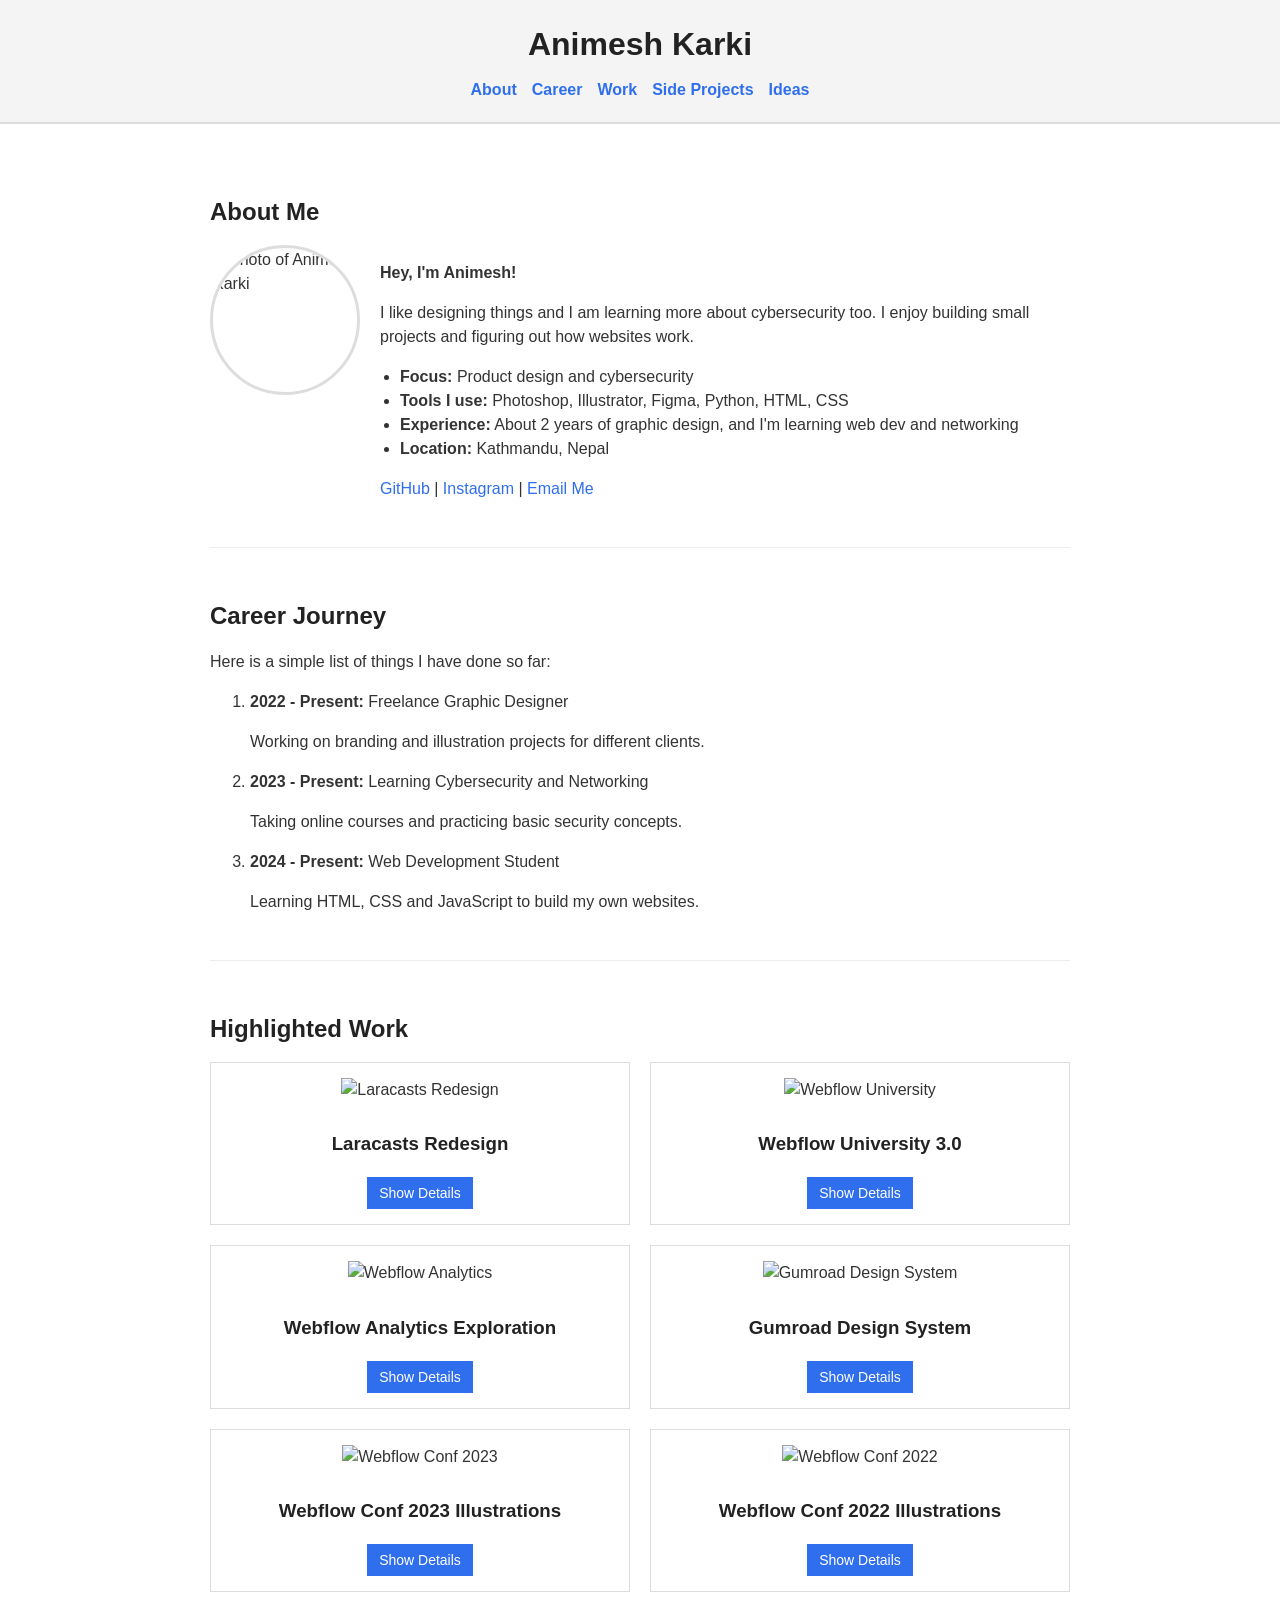
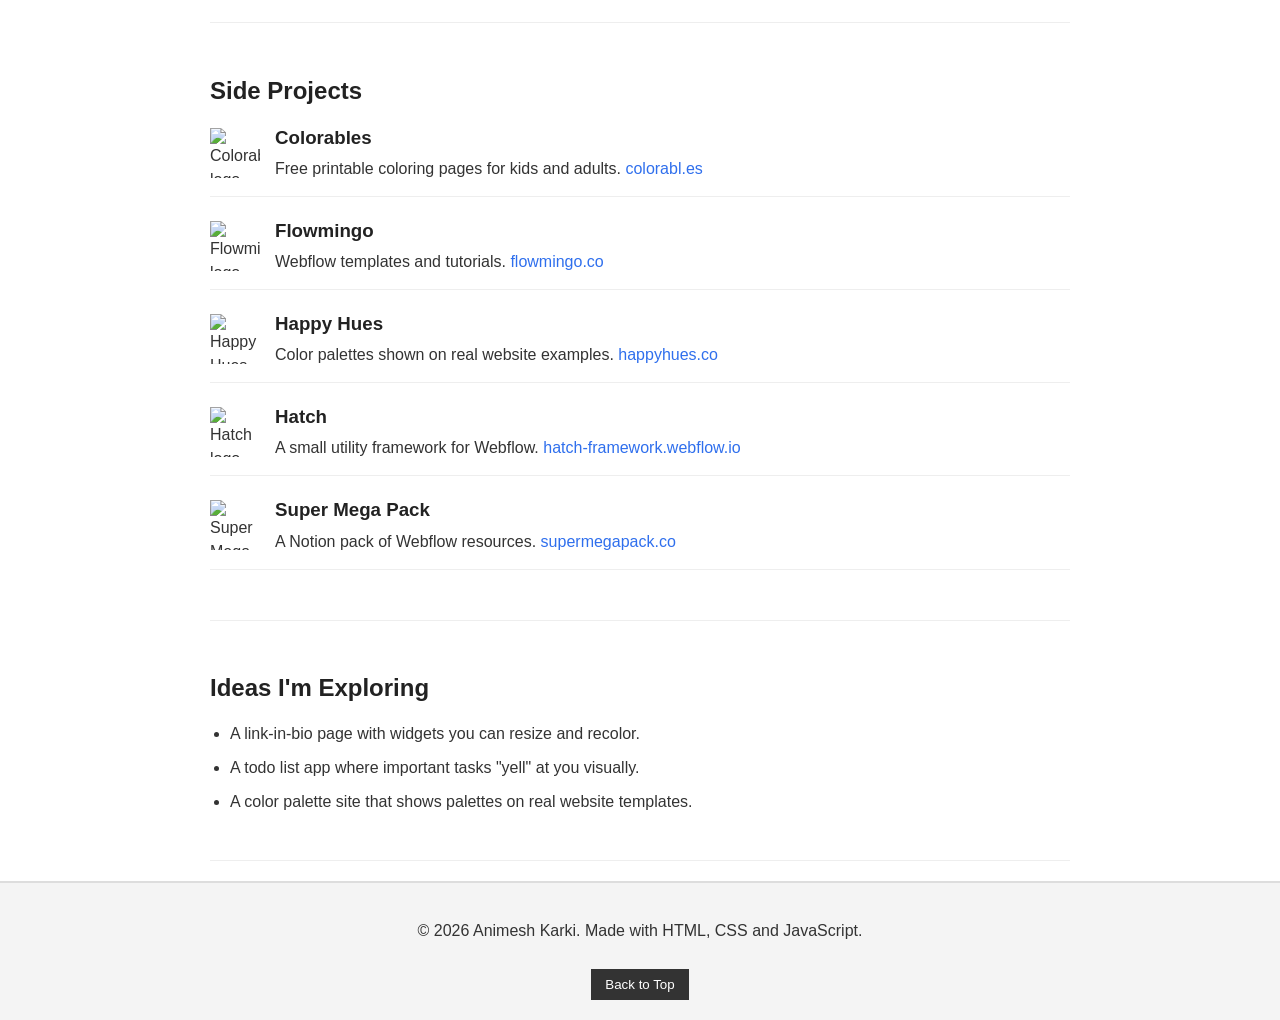
==== index.html @ 5daca7ce "Add files via upload" ====
<!DOCTYPE html>
<html lang="en">
<head>
  <meta charset="UTF-8">
  <meta name="viewport" content="width=device-width, initial-scale=1.0">
  <title>Animesh Karki - My Portfolio</title>
  <meta name="description" content="Portfolio website of Animesh Karki">
  <link rel="stylesheet" href="styles.css">
</head>
<body>

  <header>
    <h1>Animesh Karki</h1>
    <nav>
      <ul class="nav-list">
        <li><a href="#about">About</a></li>
        <li><a href="#career">Career</a></li>
        <li><a href="#work">Work</a></li>
        <li><a href="#projects">Side Projects</a></li>
        <li><a href="#ideas">Ideas</a></li>
      </ul>
    </nav>
  </header>

  <main>

    <!-- About Me Section -->
    <section id="about">
      <h2>About Me</h2>
      <div class="about-flex">
        <img src="assets/images/portrait.webp" alt="Photo of Animesh Karki" class="portrait">
        <div class="about-text">
          <p><strong>Hey, I'm Animesh!</strong></p>
          <p>I like designing things and I am learning more about cybersecurity too. I enjoy building small projects and figuring out how websites work.</p>
          <ul>
            <li><strong>Focus:</strong> Product design and cybersecurity</li>
            <li><strong>Tools I use:</strong> Photoshop, Illustrator, Figma, Python, HTML, CSS</li>
            <li><strong>Experience:</strong> About 2 years of graphic design, and I'm learning web dev and networking</li>
            <li><strong>Location:</strong> Kathmandu, Nepal</li>
          </ul>
          <p>
            <a href="https://github.com/ekka-np" target="_blank">GitHub</a> |
            <a href="https://www.instagram.com/animeshkarki_" target="_blank">Instagram</a> |
            <a href="mailto:animeshbabukarki@gmail.com">Email Me</a>
          </p>
        </div>
      </div>
    </section>

    <!-- Career Journey Section -->
    <section id="career">
      <h2>Career Journey</h2>
      <p>Here is a simple list of things I have done so far:</p>
      <ol class="career-list">
        <li>
          <strong>2022 - Present:</strong> Freelance Graphic Designer
          <p>Working on branding and illustration projects for different clients.</p>
        </li>
        <li>
          <strong>2023 - Present:</strong> Learning Cybersecurity and Networking
          <p>Taking online courses and practicing basic security concepts.</p>
        </li>
        <li>
          <strong>2024 - Present:</strong> Web Development Student
          <p>Learning HTML, CSS and JavaScript to build my own websites.</p>
        </li>
      </ol>
    </section>

    <!-- Highlighted Work Section -->
    <section id="work">
      <h2>Highlighted Work</h2>
      <div class="project-grid">

        <div class="project-card">
          <img src="assets/images/laracasts_01.jpg" alt="Laracasts Redesign" loading="lazy">
          <h3>Laracasts Redesign</h3>
          <button class="details-btn">Show Details</button>
          <p class="details-text hidden">A redesign concept for the Laracasts website layout and colors.</p>
        </div>

        <div class="project-card">
          <img src="assets/images/wfu_01.jpg" alt="Webflow University" loading="lazy">
          <h3>Webflow University 3.0</h3>
          <button class="details-btn">Show Details</button>
          <p class="details-text hidden">Design work for the Webflow University learning platform.</p>
        </div>

        <div class="project-card">
          <img src="assets/images/wf_analyze_hackathon_01.jpg" alt="Webflow Analytics" loading="lazy">
          <h3>Webflow Analytics Exploration</h3>
          <button class="details-btn">Show Details</button>
          <p class="details-text hidden">A hackathon project exploring analytics dashboards for Webflow.</p>
        </div>

        <div class="project-card">
          <img src="assets/images/gumroad_01.webp" alt="Gumroad Design System" loading="lazy">
          <h3>Gumroad Design System</h3>
          <button class="details-btn">Show Details</button>
          <p class="details-text hidden">Helped design a system and marketing site for Gumroad.</p>
        </div>

        <div class="project-card">
          <img src="assets/images/conf_23_illustration_01.jpg" alt="Webflow Conf 2023" loading="lazy">
          <h3>Webflow Conf 2023 Illustrations</h3>
          <button class="details-btn">Show Details</button>
          <p class="details-text hidden">Keynote illustrations made for the Webflow Conf 2023 event.</p>
        </div>

        <div class="project-card">
          <img src="assets/images/conf_22_illustration_01.jpg" alt="Webflow Conf 2022" loading="lazy">
          <h3>Webflow Conf 2022 Illustrations</h3>
          <button class="details-btn">Show Details</button>
          <p class="details-text hidden">Keynote illustrations made for the Webflow Conf 2022 event.</p>
        </div>

      </div>
    </section>

    <!-- Side Projects Section -->
    <section id="projects">
      <h2>Side Projects</h2>
      <ul class="side-project-list">
        <li>
          <img src="assets/images/colorables.svg" alt="Colorables logo">
          <div>
            <h3>Colorables</h3>
            <p>Free printable coloring pages for kids and adults. <a href="#">colorabl.es</a></p>
          </div>
        </li>
        <li>
          <img src="assets/images/flowmingo.svg" alt="Flowmingo logo">
          <div>
            <h3>Flowmingo</h3>
            <p>Webflow templates and tutorials. <a href="#">flowmingo.co</a></p>
          </div>
        </li>
        <li>
          <img src="assets/images/happy_hues.svg" alt="Happy Hues logo">
          <div>
            <h3>Happy Hues</h3>
            <p>Color palettes shown on real website examples. <a href="#">happyhues.co</a></p>
          </div>
        </li>
        <li>
          <img src="assets/images/hatch.svg" alt="Hatch logo">
          <div>
            <h3>Hatch</h3>
            <p>A small utility framework for Webflow. <a href="#">hatch-framework.webflow.io</a></p>
          </div>
        </li>
        <li>
          <img src="assets/images/super_mega_pack.svg" alt="Super Mega Pack logo">
          <div>
            <h3>Super Mega Pack</h3>
            <p>A Notion pack of Webflow resources. <a href="#">supermegapack.co</a></p>
          </div>
        </li>
      </ul>
    </section>

    <!-- Ideas Section -->
    <section id="ideas">
      <h2>Ideas I'm Exploring</h2>
      <ul class="ideas-list">
        <li>A link-in-bio page with widgets you can resize and recolor.</li>
        <li>A todo list app where important tasks "yell" at you visually.</li>
        <li>A color palette site that shows palettes on real website templates.</li>
      </ul>
    </section>

  </main>

  <footer>
    <p>&copy; <span id="current-year"></span> Animesh Karki. Made with HTML, CSS and JavaScript.</p>
    <button id="back-to-top-btn">Back to Top</button>
  </footer>

  <script src="script.js"></script>
</body>
</html>
---- styles.css ----
/* Basic reset */
* {
  box-sizing: border-box;
}

body {
  margin: 0;
  font-family: Arial, Helvetica, sans-serif;
  color: #333333;
  background-color: #ffffff;
  line-height: 1.5;
}

h1, h2, h3 {
  color: #222222;
}

a {
  color: #2f6fed;
  text-decoration: none;
}

a:hover {
  text-decoration: underline;
}

/* Header */
header {
  background-color: #f4f4f4;
  padding: 20px;
  border-bottom: 2px solid #dddddd;
  text-align: center;
}

header h1 {
  margin: 0 0 10px 0;
}

.nav-list {
  list-style: none;
  display: flex;
  justify-content: center;
  flex-wrap: wrap;
  gap: 15px;
  padding: 0;
  margin: 0;
}

.nav-list a {
  font-weight: bold;
}

/* Main content spacing */
main {
  max-width: 900px;
  margin: 0 auto;
  padding: 20px;
}

section {
  padding: 30px 0;
  border-bottom: 1px solid #eeeeee;
}

section h2 {
  margin-bottom: 15px;
}

/* About section */
.about-flex {
  display: flex;
  flex-wrap: wrap;
  gap: 20px;
  align-items: flex-start;
}

.portrait {
  width: 150px;
  height: 150px;
  object-fit: cover;
  border-radius: 50%;
  border: 3px solid #dddddd;
}

.about-text {
  flex: 1;
  min-width: 250px;
}

.about-text ul {
  padding-left: 20px;
}

/* Career section */
.career-list li {
  margin-bottom: 15px;
}

/* Highlighted work section */
.project-grid {
  display: grid;
  grid-template-columns: repeat(2, 1fr);
  gap: 20px;
}

.project-card {
  border: 1px solid #dddddd;
  padding: 15px;
  text-align: center;
}

.project-card img {
  width: 100%;
  height: 150px;
  object-fit: cover;
  margin-bottom: 10px;
}

.details-btn {
  background-color: #2f6fed;
  color: #ffffff;
  border: none;
  padding: 8px 12px;
  cursor: pointer;
  font-size: 14px;
}

.details-btn:hover {
  background-color: #1e56c9;
}

.details-text {
  margin-top: 10px;
  font-size: 14px;
}

.hidden {
  display: none;
}

/* Side projects section */
.side-project-list {
  list-style: none;
  padding: 0;
  margin: 0;
}

.side-project-list li {
  display: flex;
  align-items: center;
  gap: 15px;
  margin-bottom: 20px;
  padding-bottom: 15px;
  border-bottom: 1px solid #eeeeee;
}

.side-project-list img {
  width: 50px;
  height: 50px;
}

.side-project-list h3 {
  margin: 0 0 5px 0;
}

.side-project-list p {
  margin: 0;
}

/* Ideas section */
.ideas-list {
  padding-left: 20px;
}

.ideas-list li {
  margin-bottom: 10px;
}

/* Footer */
footer {
  text-align: center;
  padding: 20px;
  background-color: #f4f4f4;
  border-top: 2px solid #dddddd;
}

#back-to-top-btn {
  margin-top: 10px;
  padding: 8px 14px;
  background-color: #333333;
  color: #ffffff;
  border: none;
  cursor: pointer;
}

#back-to-top-btn:hover {
  background-color: #555555;
}

/* Simple media query for smaller screens */
@media (max-width: 600px) {
  .project-grid {
    grid-template-columns: 1fr;
  }

  .about-flex {
    flex-direction: column;
    align-items: center;
    text-align: center;
  }

  .nav-list {
    flex-direction: column;
    gap: 8px;
  }
}
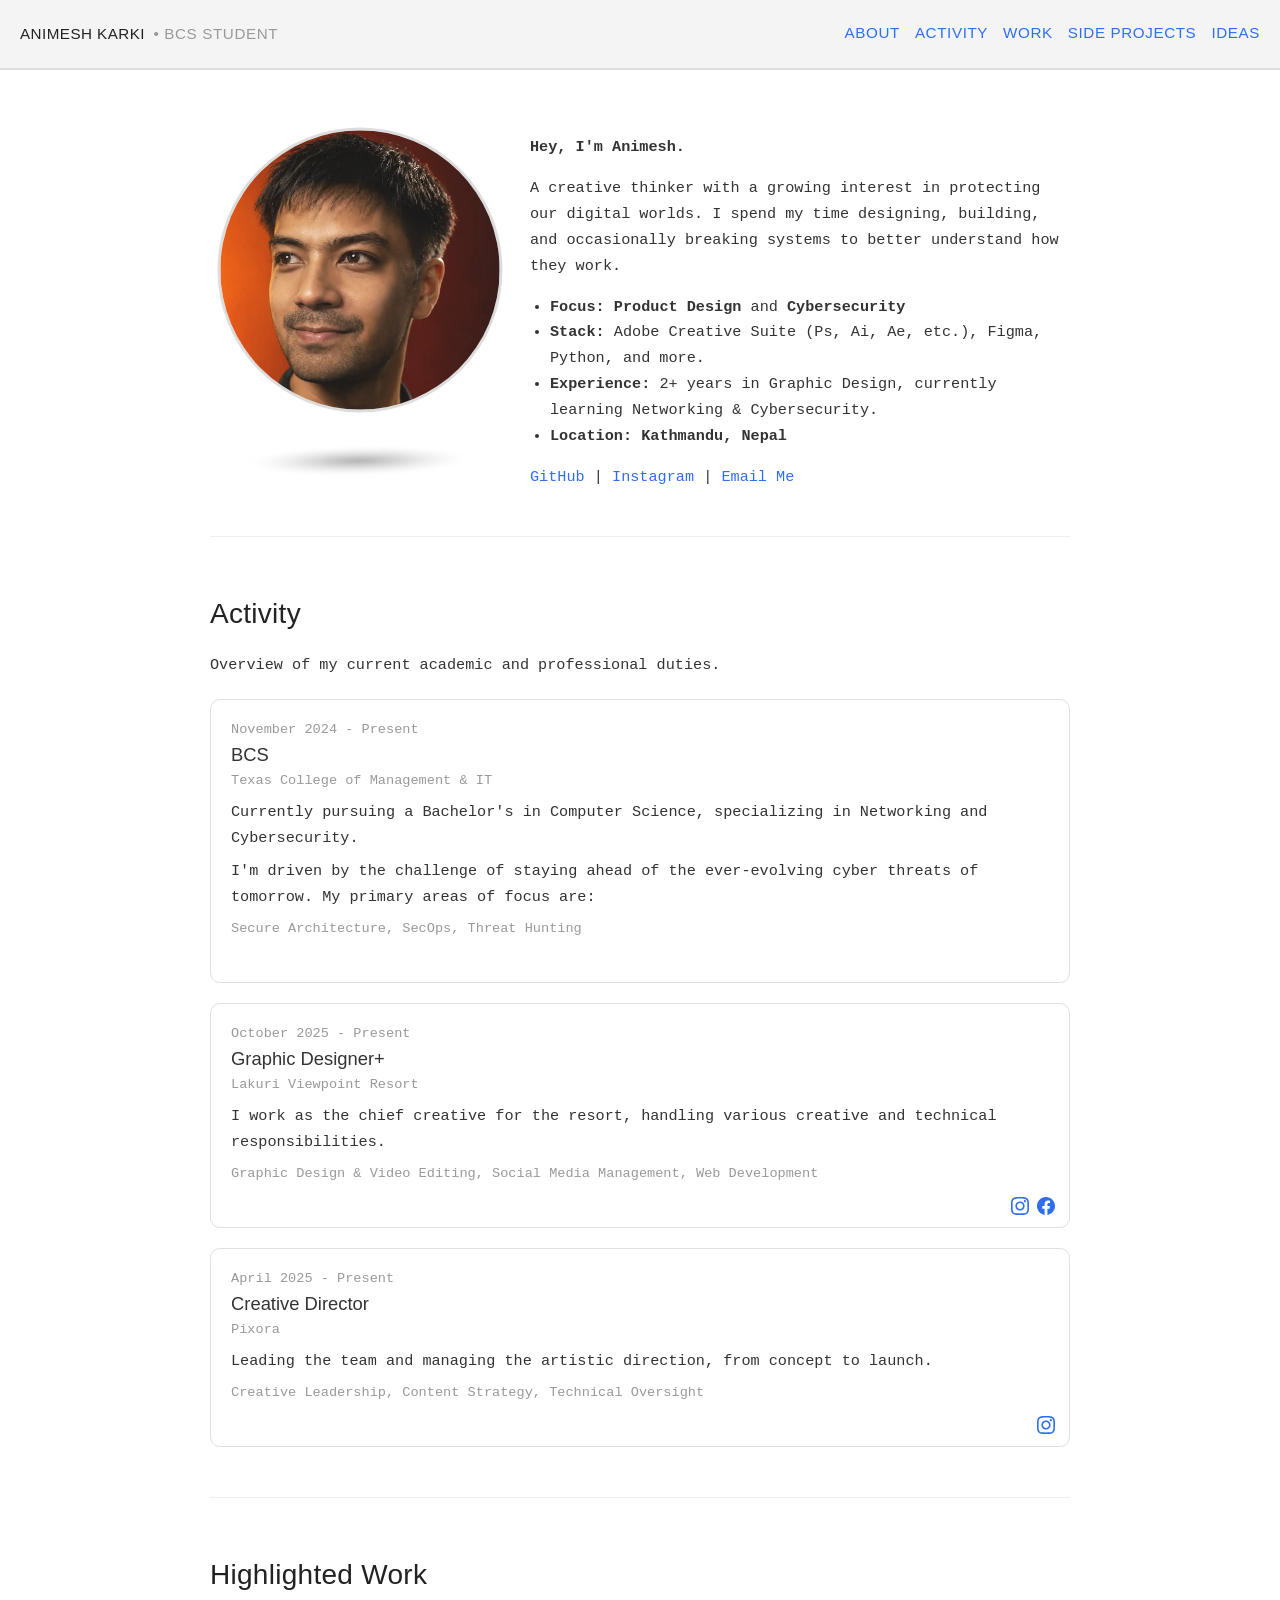
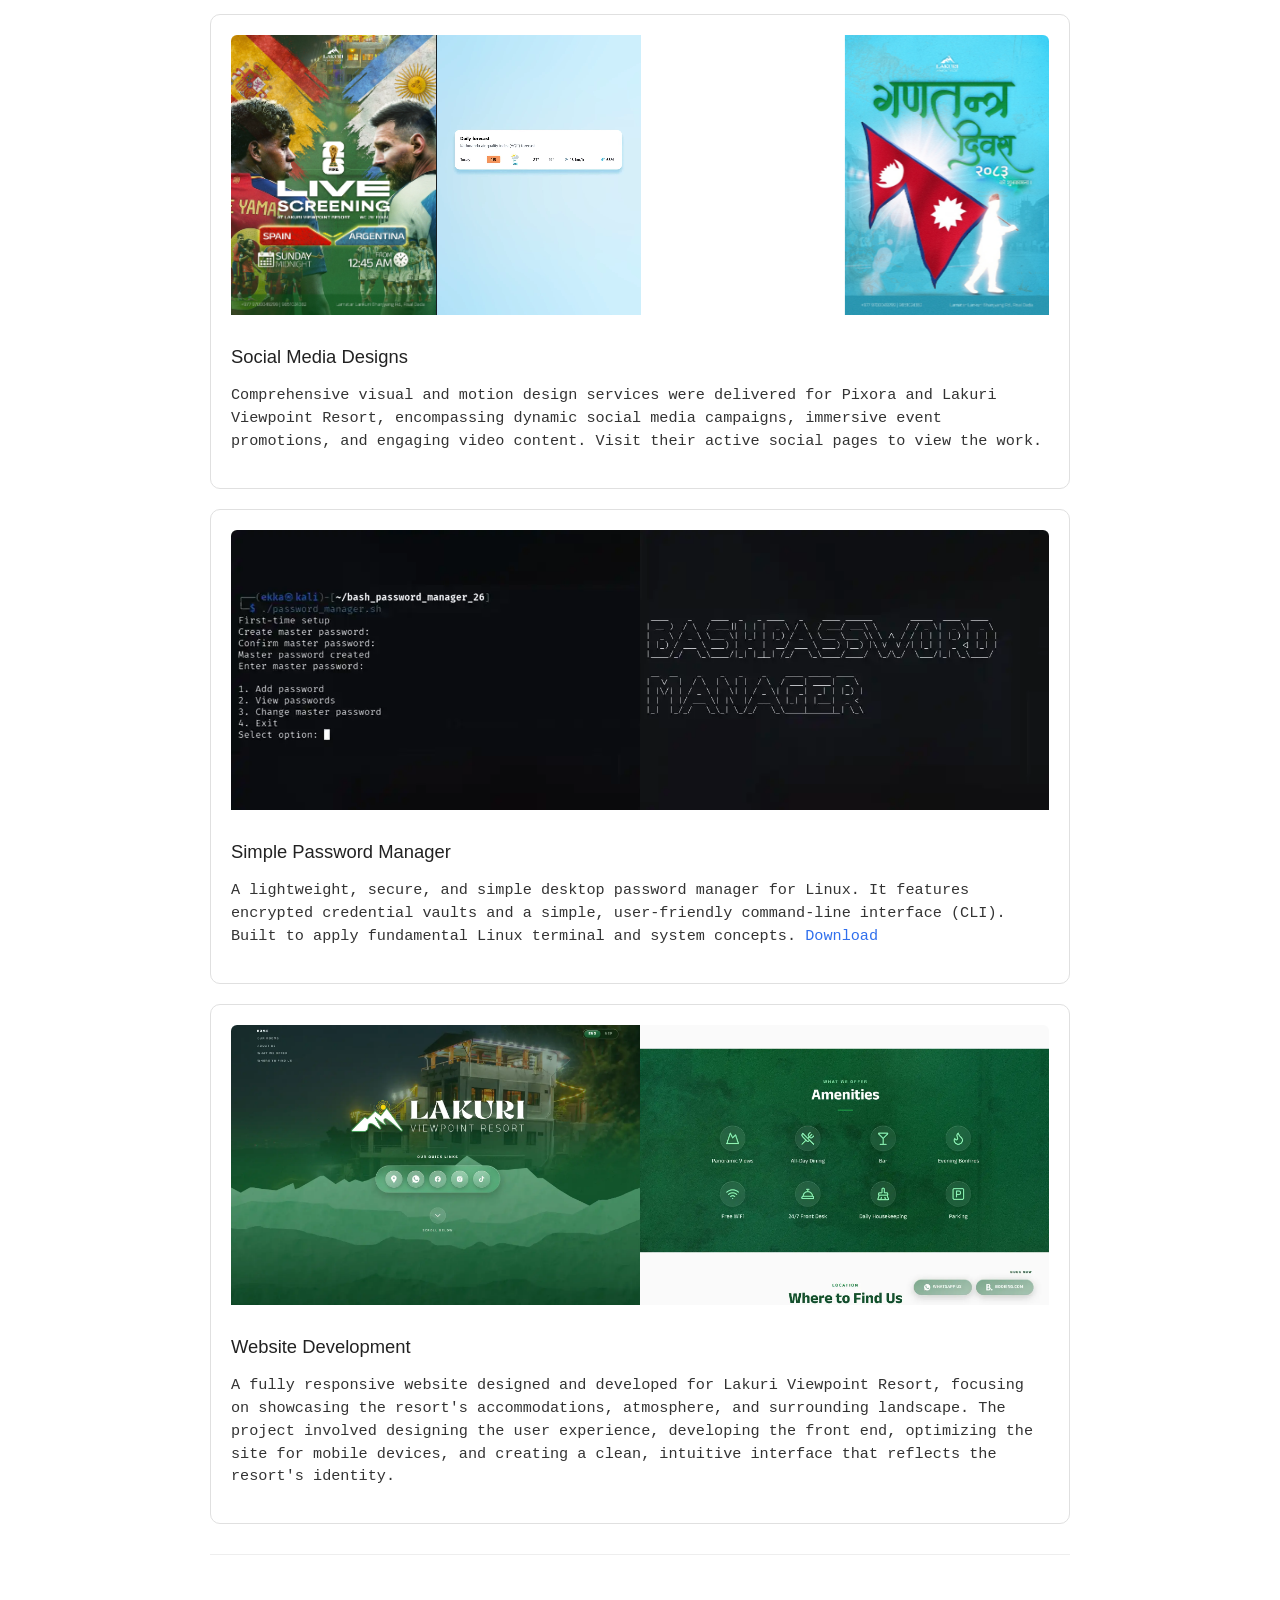
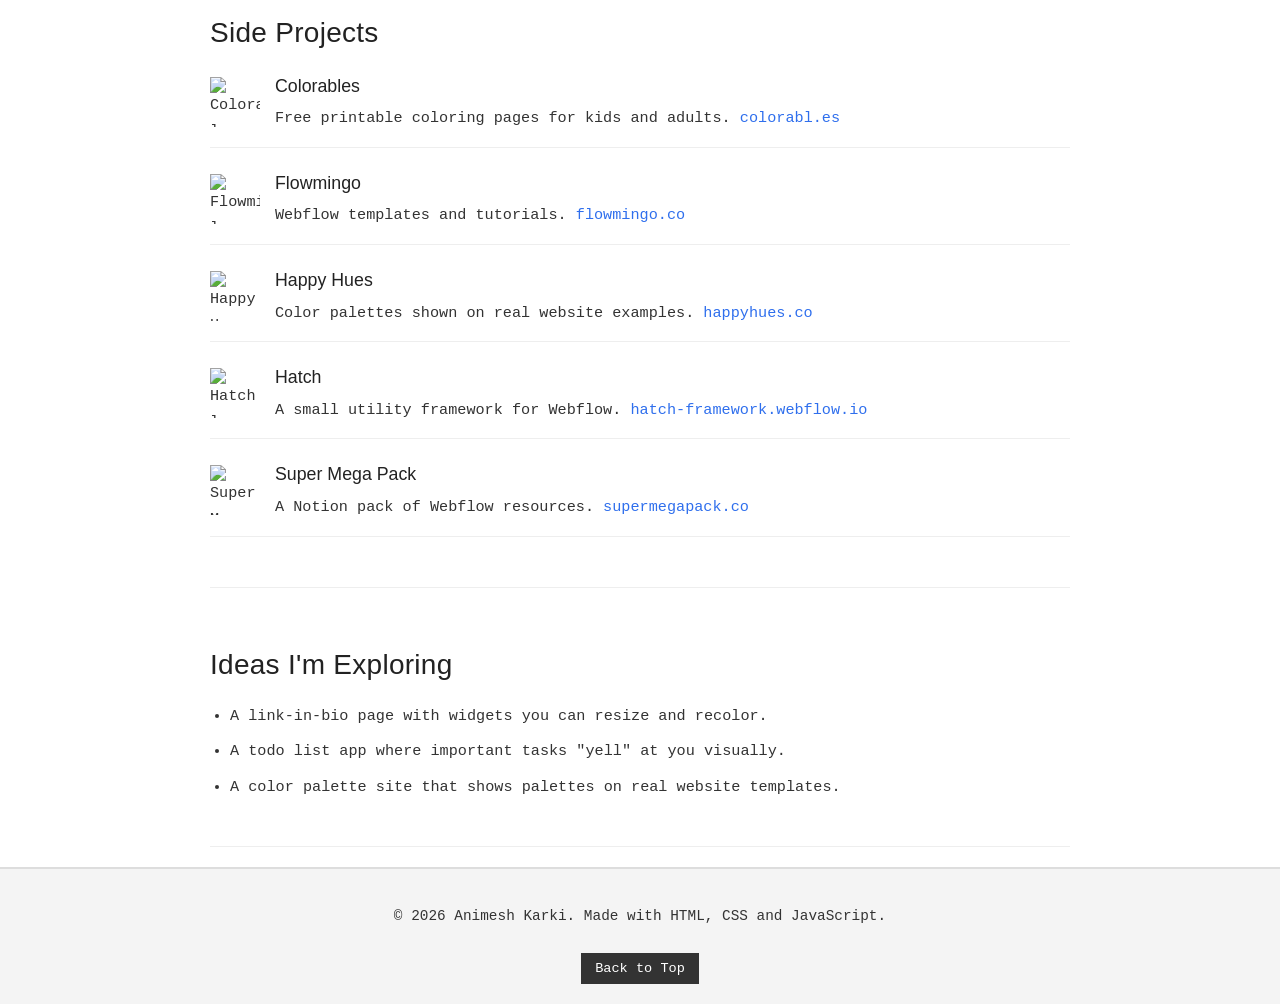
==== commit 9b9c09f3: "Add files via upload" ====
--- a/index.html
+++ b/index.html
@@ -10,11 +10,11 @@
 <body>
 
   <header>
-    <h1>Animesh Karki</h1>
+    <h1>ANIMESH KARKI<span class="header-descriptor"> • BCS STUDENT</span></h1>
     <nav>
       <ul class="nav-list">
         <li><a href="#about">About</a></li>
-        <li><a href="#career">Career</a></li>
+        <li><a href="#career">Activity</a></li>
         <li><a href="#work">Work</a></li>
         <li><a href="#projects">Side Projects</a></li>
         <li><a href="#ideas">Ideas</a></li>
@@ -26,17 +26,19 @@
 
     <!-- About Me Section -->
     <section id="about">
-      <h2>About Me</h2>
       <div class="about-flex">
-        <img src="assets/images/portrait.webp" alt="Photo of Animesh Karki" class="portrait">
+        <div class="portrait-wrapper">
+          <img src="assets/images/portrait.webp" alt="Photo of Animesh Karki" class="portrait">
+          <img src="assets/images/shadow.webp" alt="" class="portrait-shadow" aria-hidden="true">
+        </div>
         <div class="about-text">
-          <p><strong>Hey, I'm Animesh!</strong></p>
-          <p>I like designing things and I am learning more about cybersecurity too. I enjoy building small projects and figuring out how websites work.</p>
+          <p><span class="fw-medium">Hey, I'm Animesh.</span></p>
+          <p>A creative thinker with a growing interest in protecting our digital worlds. I spend my time designing, building, and occasionally breaking systems to better understand how they work.</p>
           <ul>
-            <li><strong>Focus:</strong> Product design and cybersecurity</li>
-            <li><strong>Tools I use:</strong> Photoshop, Illustrator, Figma, Python, HTML, CSS</li>
-            <li><strong>Experience:</strong> About 2 years of graphic design, and I'm learning web dev and networking</li>
-            <li><strong>Location:</strong> Kathmandu, Nepal</li>
+            <li><strong>Focus:</strong> <span class="fw-medium">Product Design</span> and <span class="fw-medium">Cybersecurity</span></li>
+            <li><strong>Stack:</strong> Adobe Creative Suite (Ps, Ai, Ae, etc.), Figma, Python, and more.</li>
+            <li><strong>Experience:</strong> 2+ years in Graphic Design, currently learning Networking & Cybersecurity.</li>
+            <li><strong>Location:</strong> <span class="fw-medium">Kathmandu, Nepal</span></li>
           </ul>
           <p>
             <a href="https://github.com/ekka-np" target="_blank">GitHub</a> |
@@ -47,24 +49,53 @@
       </div>
     </section>
 
-    <!-- Career Journey Section -->
+    <!-- Activity Section -->
     <section id="career">
-      <h2>Career Journey</h2>
-      <p>Here is a simple list of things I have done so far:</p>
-      <ol class="career-list">
+      <h2>Activity</h2>
+      <p class="section-desc">Overview of my current academic and professional duties.</p>
+      <ul class="career-list">
         <li>
-          <strong>2022 - Present:</strong> Freelance Graphic Designer
-          <p>Working on branding and illustration projects for different clients.</p>
+          <span class="meta meta-date">November 2024 - Present</span>
+          <span class="card-title">BCS</span>
+          <span class="meta meta-org">Texas College of Management &amp; IT</span>
+          <p>Currently pursuing a Bachelor's in Computer Science, specializing in Networking and Cybersecurity.</p>
+          <p>I'm driven by the challenge of staying ahead of the ever-evolving cyber threats of tomorrow. My primary areas of focus are:</p>
+          <span class="meta meta-skills">Secure Architecture, SecOps, Threat Hunting</span>
         </li>
         <li>
-          <strong>2023 - Present:</strong> Learning Cybersecurity and Networking
-          <p>Taking online courses and practicing basic security concepts.</p>
+          <span class="meta meta-date">October 2025 - Present</span>
+          <span class="card-title">Graphic Designer+</span>
+          <span class="meta meta-org">Lakuri Viewpoint Resort</span>
+          <p>I work as the chief creative for the resort, handling various creative and technical responsibilities.</p>
+          <span class="meta meta-skills">Graphic Design &amp; Video Editing, Social Media Management, Web Development</span>
+          <div class="card-social">
+            <a href="https://www.instagram.com/lakuriviewpointresort/" target="_blank" rel="noopener" aria-label="Instagram">
+              <svg viewBox="0 0 24 24" xmlns="http://www.w3.org/2000/svg">
+                <path d="M12 2.163c3.204 0 3.584.012 4.85.07 3.252.148 4.771 1.691 4.919 4.919.058 1.265.069 1.645.069 4.849 0 3.205-.012 3.584-.069 4.849-.149 3.225-1.664 4.771-4.919 4.919-1.266.058-1.644.07-4.85.07-3.204 0-3.584-.012-4.849-.07-3.26-.149-4.771-1.699-4.919-4.92-.058-1.265-.07-1.644-.07-4.849 0-3.204.013-3.583.07-4.849.149-3.227 1.664-4.771 4.919-4.919 1.266-.057 1.645-.069 4.849-.069zm0-2.163c-3.259 0-3.667.014-4.947.072-4.358.2-6.78 2.618-6.98 6.98-.059 1.281-.073 1.689-.073 4.948 0 3.259.014 3.668.072 4.948.2 4.358 2.618 6.78 6.98 6.98 1.281.058 1.689.072 4.948.072 3.259 0 3.668-.014 4.948-.072 4.354-.2 6.782-2.618 6.979-6.98.059-1.28.073-1.689.073-4.948 0-3.259-.014-3.667-.072-4.947-.196-4.354-2.617-6.78-6.979-6.98-1.281-.059-1.69-.073-4.949-.073zm0 5.838c-3.403 0-6.162 2.759-6.162 6.162s2.759 6.163 6.162 6.163 6.162-2.759 6.162-6.163c0-3.403-2.759-6.162-6.162-6.162zm0 10.162c-2.209 0-4-1.79-4-4 0-2.209 1.791-4 4-4s4 1.791 4 4c0 2.21-1.791 4-4 4zm6.406-11.845c-.796 0-1.441.645-1.441 1.44s.645 1.44 1.441 1.44c.795 0 1.439-.645 1.439-1.44s-.644-1.44-1.439-1.44z"/>
+              </svg>
+            </a>
+            <a href="https://www.facebook.com/lakuriviewpointresort/" target="_blank" rel="noopener" aria-label="Facebook">
+              <svg viewBox="0 0 24 24" xmlns="http://www.w3.org/2000/svg">
+                <path d="M24 12.073c0-6.627-5.373-12-12-12s-12 5.373-12 12c0 5.99 4.388 10.954 10.125 11.854v-8.385H7.078v-3.47h3.047V9.43c0-3.007 1.792-4.669 4.533-4.669 1.312 0 2.686.235 2.686.235v2.953H15.83c-1.491 0-1.956.925-1.956 1.874v2.25h3.328l-.532 3.47h-2.796v8.385C19.612 23.027 24 18.062 24 12.073z"/>
+              </svg>
+            </a>
+          </div>
         </li>
         <li>
-          <strong>2024 - Present:</strong> Web Development Student
-          <p>Learning HTML, CSS and JavaScript to build my own websites.</p>
+          <span class="meta meta-date">April 2025 - Present</span>
+          <span class="card-title">Creative Director</span>
+          <span class="meta meta-org">Pixora</span>
+          <p>Leading the team and managing the artistic direction, from concept to launch.</p>
+          <span class="meta meta-skills">Creative Leadership, Content Strategy, Technical Oversight</span>
+          <div class="card-social">
+            <a href="https://www.instagram.com/pixora.graphic/" target="_blank" rel="noopener" aria-label="Instagram">
+              <svg viewBox="0 0 24 24" xmlns="http://www.w3.org/2000/svg">
+                <path d="M12 2.163c3.204 0 3.584.012 4.85.07 3.252.148 4.771 1.691 4.919 4.919.058 1.265.069 1.645.069 4.849 0 3.205-.012 3.584-.069 4.849-.149 3.225-1.664 4.771-4.919 4.919-1.266.058-1.644.07-4.85.07-3.204 0-3.584-.012-4.849-.07-3.26-.149-4.771-1.699-4.919-4.92-.058-1.265-.07-1.644-.07-4.849 0-3.204.013-3.583.07-4.849.149-3.227 1.664-4.771 4.919-4.919 1.266-.057 1.645-.069 4.849-.069zm0-2.163c-3.259 0-3.667.014-4.947.072-4.358.2-6.78 2.618-6.98 6.98-.059 1.281-.073 1.689-.073 4.948 0 3.259.014 3.668.072 4.948.2 4.358 2.618 6.78 6.98 6.98 1.281.058 1.689.072 4.948.072 3.259 0 3.668-.014 4.948-.072 4.354-.2 6.782-2.618 6.979-6.98.059-1.28.073-1.689.073-4.948 0-3.259-.014-3.667-.072-4.947-.196-4.354-2.617-6.78-6.979-6.98-1.281-.059-1.69-.073-4.949-.073zm0 5.838c-3.403 0-6.162 2.759-6.162 6.162s2.759 6.163 6.162 6.163 6.162-2.759 6.162-6.163c0-3.403-2.759-6.162-6.162-6.162zm0 10.162c-2.209 0-4-1.79-4-4 0-2.209 1.791-4 4-4s4 1.791 4 4c0 2.21-1.791 4-4 4zm6.406-11.845c-.796 0-1.441.645-1.441 1.44s.645 1.44 1.441 1.44c.795 0 1.439-.645 1.439-1.44s-.644-1.44-1.439-1.44z"/>
+              </svg>
+            </a>
+          </div>
         </li>
-      </ol>
+      </ul>
     </section>
 
     <!-- Highlighted Work Section -->
@@ -73,45 +104,32 @@
       <div class="project-grid">
 
         <div class="project-card">
-          <img src="assets/images/laracasts_01.jpg" alt="Laracasts Redesign" loading="lazy">
-          <h3>Laracasts Redesign</h3>
-          <button class="details-btn">Show Details</button>
-          <p class="details-text hidden">A redesign concept for the Laracasts website layout and colors.</p>
+          <div class="thumbnail-grid">
+            <img src="assets/images/final.webp" alt="" loading="lazy">
+            <video src="assets/videos/AQI.webm" autoplay loop muted playsinline preload="auto"></video>
+            <video src="assets/videos/new_year.webm" autoplay loop muted playsinline preload="auto"></video>
+            <img src="assets/images/ganatantra_divas.webp" alt="" loading="lazy">
+          </div>
+          <h3 class="card-title">Social Media Designs</h3>
+          <p class="details-text">Comprehensive visual and motion design services were delivered for Pixora and Lakuri Viewpoint Resort, encompassing dynamic social media campaigns, immersive event promotions, and engaging video content. Visit their active social pages to view the work.</p>
         </div>
 
         <div class="project-card">
-          <img src="assets/images/wfu_01.jpg" alt="Webflow University" loading="lazy">
-          <h3>Webflow University 3.0</h3>
-          <button class="details-btn">Show Details</button>
-          <p class="details-text hidden">Design work for the Webflow University learning platform.</p>
+          <div class="thumbnail-grid thumbnail-grid--2">
+            <img src="assets/images/password_1.webp" alt="" loading="lazy">
+            <img src="assets/images/password_2.webp" alt="" loading="lazy">
+          </div>
+          <h3 class="card-title">Simple Password Manager</h3>
+           <p class="details-text">A lightweight, secure, and simple desktop password manager for Linux. It features encrypted credential vaults and a simple, user-friendly command-line interface (CLI). Built to apply fundamental Linux terminal and system concepts. <a href="https://github.com/ekka-np/bash-password-manager-26" target="_blank" rel="noopener noreferrer">Download</a></p>
         </div>
 
         <div class="project-card">
-          <img src="assets/images/wf_analyze_hackathon_01.jpg" alt="Webflow Analytics" loading="lazy">
-          <h3>Webflow Analytics Exploration</h3>
-          <button class="details-btn">Show Details</button>
-          <p class="details-text hidden">A hackathon project exploring analytics dashboards for Webflow.</p>
-        </div>
-
-        <div class="project-card">
-          <img src="assets/images/gumroad_01.webp" alt="Gumroad Design System" loading="lazy">
-          <h3>Gumroad Design System</h3>
-          <button class="details-btn">Show Details</button>
-          <p class="details-text hidden">Helped design a system and marketing site for Gumroad.</p>
-        </div>
-
-        <div class="project-card">
-          <img src="assets/images/conf_23_illustration_01.jpg" alt="Webflow Conf 2023" loading="lazy">
-          <h3>Webflow Conf 2023 Illustrations</h3>
-          <button class="details-btn">Show Details</button>
-          <p class="details-text hidden">Keynote illustrations made for the Webflow Conf 2023 event.</p>
-        </div>
-
-        <div class="project-card">
-          <img src="assets/images/conf_22_illustration_01.jpg" alt="Webflow Conf 2022" loading="lazy">
-          <h3>Webflow Conf 2022 Illustrations</h3>
-          <button class="details-btn">Show Details</button>
-          <p class="details-text hidden">Keynote illustrations made for the Webflow Conf 2022 event.</p>
+          <div class="thumbnail-grid thumbnail-grid--2">
+            <img src="assets/images/lakuri_website_1.webp" alt="" loading="lazy">
+            <img src="assets/images/lakuri_website_2.webp" alt="" loading="lazy">
+          </div>
+          <h3 class="card-title">Website Development</h3>
+          <p class="details-text">A fully responsive website designed and developed for Lakuri Viewpoint Resort, focusing on showcasing the resort's accommodations, atmosphere, and surrounding landscape. The project involved designing the user experience, developing the front end, optimizing the site for mobile devices, and creating a clean, intuitive interface that reflects the resort's identity.</p>
         </div>
 
       </div>
--- a/styles.css
+++ b/styles.css
@@ -1,3 +1,37 @@
+/* Font face declarations */
+
+@font-face {
+  font-family: 'Geist Mono';
+  src: url('assets/fonts/Geist_Mono/GeistMono-VariableFont_wght.ttf') format('truetype');
+  font-weight: 100 900;
+  font-style: normal;
+  font-display: swap;
+}
+
+@font-face {
+  font-family: 'Tomorrow';
+  src: url('assets/fonts/Tomorrow/Tomorrow-Light.ttf') format('truetype');
+  font-weight: 300;
+  font-style: normal;
+  font-display: swap;
+}
+
+@font-face {
+  font-family: 'Tomorrow';
+  src: url('assets/fonts/Tomorrow/Tomorrow-Regular.ttf') format('truetype');
+  font-weight: 400;
+  font-style: normal;
+  font-display: swap;
+}
+
+@font-face {
+  font-family: 'Tomorrow';
+  src: url('assets/fonts/Tomorrow/Tomorrow-Medium.ttf') format('truetype');
+  font-weight: 500;
+  font-style: normal;
+  font-display: swap;
+}
+
 /* Basic reset */
 * {
   box-sizing: border-box;
@@ -5,13 +39,21 @@
 
 body {
   margin: 0;
-  font-family: Arial, Helvetica, sans-serif;
+  font-family: 'Geist Mono', monospace;
+  font-weight: 300;
   color: #333333;
   background-color: #ffffff;
-  line-height: 1.5;
-}
-
-h1, h2, h3 {
+  line-height: 1.7;
+  font-size: 0.95rem;
+}
+
+.fw-medium {
+  font-weight: 700;
+}
+
+h1, h2, h3, h4, h5, h6 {
+  font-family: 'Tomorrow', sans-serif;
+  font-weight: 300;
   color: #222222;
 }
 
@@ -22,6 +64,42 @@
 
 a:hover {
   text-decoration: underline;
+}
+
+/* ===== Typography System ===== */
+
+.section-desc {
+  margin-bottom: 20px;
+}
+
+.card-title {
+  font-family: 'Tomorrow', sans-serif;
+  font-weight: 500;
+  font-size: 1.15rem;
+  line-height: 1.3;
+  display: block;
+  margin-bottom: 4px;
+}
+
+.meta {
+  font-size: 0.85rem;
+  color: #999999;
+  line-height: 1.4;
+}
+
+.meta-date {
+  display: block;
+  margin-bottom: 4px;
+}
+
+.meta-org {
+  display: block;
+  margin-bottom: 10px;
+}
+
+.meta-skills {
+  display: block;
+  margin-top: 8px;
 }
 
 /* Header */
@@ -29,17 +107,38 @@
   background-color: #f4f4f4;
   padding: 20px;
   border-bottom: 2px solid #dddddd;
-  text-align: center;
+  display: flex;
+  justify-content: space-between;
+  align-items: center;
 }
 
 header h1 {
-  margin: 0 0 10px 0;
+  margin: 0;
+  font-family: 'Tomorrow', sans-serif;
+  font-weight: 500;
+  font-size: 0.95rem;
+  letter-spacing: 0.03em;
+}
+
+.header-descriptor {
+  font-family: 'Tomorrow', sans-serif;
+  font-weight: 300;
+  font-size: 0.95rem;
+  letter-spacing: 0.04em;
+  color: #999999;
+  margin-left: 0.25em;
+}
+
+section h2 {
+  font-size: 1.75rem;
+  letter-spacing: 0.01em;
+  margin-bottom: 15px;
 }
 
 .nav-list {
   list-style: none;
   display: flex;
-  justify-content: center;
+  justify-content: flex-end;
   flex-wrap: wrap;
   gap: 15px;
   padding: 0;
@@ -47,7 +146,11 @@
 }
 
 .nav-list a {
-  font-weight: bold;
+  font-family: 'Tomorrow', sans-serif;
+  font-weight: 300;
+  font-size: 0.95rem;
+  letter-spacing: 0.04em;
+  text-transform: uppercase;
 }
 
 /* Main content spacing */
@@ -62,10 +165,6 @@
   border-bottom: 1px solid #eeeeee;
 }
 
-section h2 {
-  margin-bottom: 15px;
-}
-
 /* About section */
 .about-flex {
   display: flex;
@@ -74,12 +173,43 @@
   align-items: flex-start;
 }
 
+.portrait-wrapper {
+  position: relative;
+  display: flex;
+  flex-direction: column;
+  align-items: center;
+}
+
 .portrait {
-  width: 150px;
-  height: 150px;
+  position: relative;
+  z-index: 2;
+
+  /* --- Frame size --- */
+  width: 300px;
+  aspect-ratio: 1;
+
+  /* --- Image crop --- */
   object-fit: cover;
+
+  /* --- Image alignment --- */
+  object-position: center 15%;
+
+  /* --- Image scale --- */
+  transform: scale(0.95);
+
   border-radius: 50%;
   border: 3px solid #dddddd;
+}
+
+.portrait-shadow {
+  position: absolute;
+  z-index: 1;
+  top: 240px;
+  left: 50%;
+  transform: translateX(-50%);
+  width: 80%;
+  opacity: 0.35;
+  pointer-events: none;
 }
 
 .about-text {
@@ -92,50 +222,97 @@
 }
 
 /* Career section */
+.career-list {
+  list-style: none;
+  padding: 0;
+  margin: 0;
+}
+
 .career-list li {
-  margin-bottom: 15px;
+  background: #ffffff;
+  border: 1px solid #e0e0e0;
+  border-radius: 10px;
+  padding: 20px;
+  padding-bottom: 44px;
+  margin-bottom: 20px;
+  position: relative;
+}
+
+.card-social {
+  position: absolute;
+  bottom: 12px;
+  right: 14px;
+  display: flex;
+  gap: 8px;
+  align-items: center;
+}
+
+.card-social a {
+  display: flex;
+  align-items: center;
+  color: #2f6fed;
+}
+
+.card-social a:hover {
+  color: #2f6fed;
+}
+
+.card-social svg {
+  width: 18px;
+  height: 18px;
+  fill: currentColor;
+}
+
+.career-list li p {
+  margin-top: 8px;
+  margin-bottom: 0;
 }
 
 /* Highlighted work section */
 .project-grid {
-  display: grid;
-  grid-template-columns: repeat(2, 1fr);
+  display: flex;
+  flex-direction: column;
   gap: 20px;
 }
 
 .project-card {
-  border: 1px solid #dddddd;
-  padding: 15px;
-  text-align: center;
+  background: #ffffff;
+  border: 1px solid #e0e0e0;
+  border-radius: 10px;
+  padding: 20px;
 }
 
 .project-card img {
   width: 100%;
-  height: 150px;
+  height: 200px;
   object-fit: cover;
-  margin-bottom: 10px;
-}
-
-.details-btn {
-  background-color: #2f6fed;
-  color: #ffffff;
-  border: none;
-  padding: 8px 12px;
-  cursor: pointer;
-  font-size: 14px;
-}
-
-.details-btn:hover {
-  background-color: #1e56c9;
+  margin-bottom: 12px;
+  border-radius: 6px;
+}
+
+.thumbnail-grid {
+  display: grid;
+  grid-template-columns: repeat(4, 1fr);
+  gap: 0;
+  margin-bottom: 12px;
+  border-radius: 6px;
+  overflow: hidden;
+}
+
+.thumbnail-grid img,
+.thumbnail-grid video {
+  width: 100%;
+  height: 280px;
+  object-fit: cover;
+  border-radius: 0;
+}
+
+.thumbnail-grid--2 {
+  grid-template-columns: repeat(2, 1fr);
 }
 
 .details-text {
-  margin-top: 10px;
-  font-size: 14px;
-}
-
-.hidden {
-  display: none;
+  line-height: 1.5;
 }
 
 /* Side projects section */
@@ -182,6 +359,7 @@
   padding: 20px;
   background-color: #f4f4f4;
   border-top: 2px solid #dddddd;
+  font-size: 0.9rem;
 }
 
 #back-to-top-btn {
@@ -191,6 +369,9 @@
   color: #ffffff;
   border: none;
   cursor: pointer;
+  font-family: 'Geist Mono', monospace;
+  font-weight: 400;
+  font-size: 0.85rem;
 }
 
 #back-to-top-btn:hover {
@@ -199,10 +380,6 @@
 
 /* Simple media query for smaller screens */
 @media (max-width: 600px) {
-  .project-grid {
-    grid-template-columns: 1fr;
-  }
-
   .about-flex {
     flex-direction: column;
     align-items: center;
@@ -214,3 +391,26 @@
     gap: 8px;
   }
 }
+
+/* Media protection */
+.media-container {
+  position: relative;
+  display: inline-block;
+  max-width: 100%;
+  line-height: 0;
+}
+
+.media-overlay {
+  position: absolute;
+  inset: 0;
+  z-index: 2;
+}
+
+.media-container img,
+.media-container video {
+  pointer-events: none;
+  user-select: none;
+  -webkit-user-select: none;
+  -webkit-touch-callout: none;
+  -webkit-user-drag: none;
+}
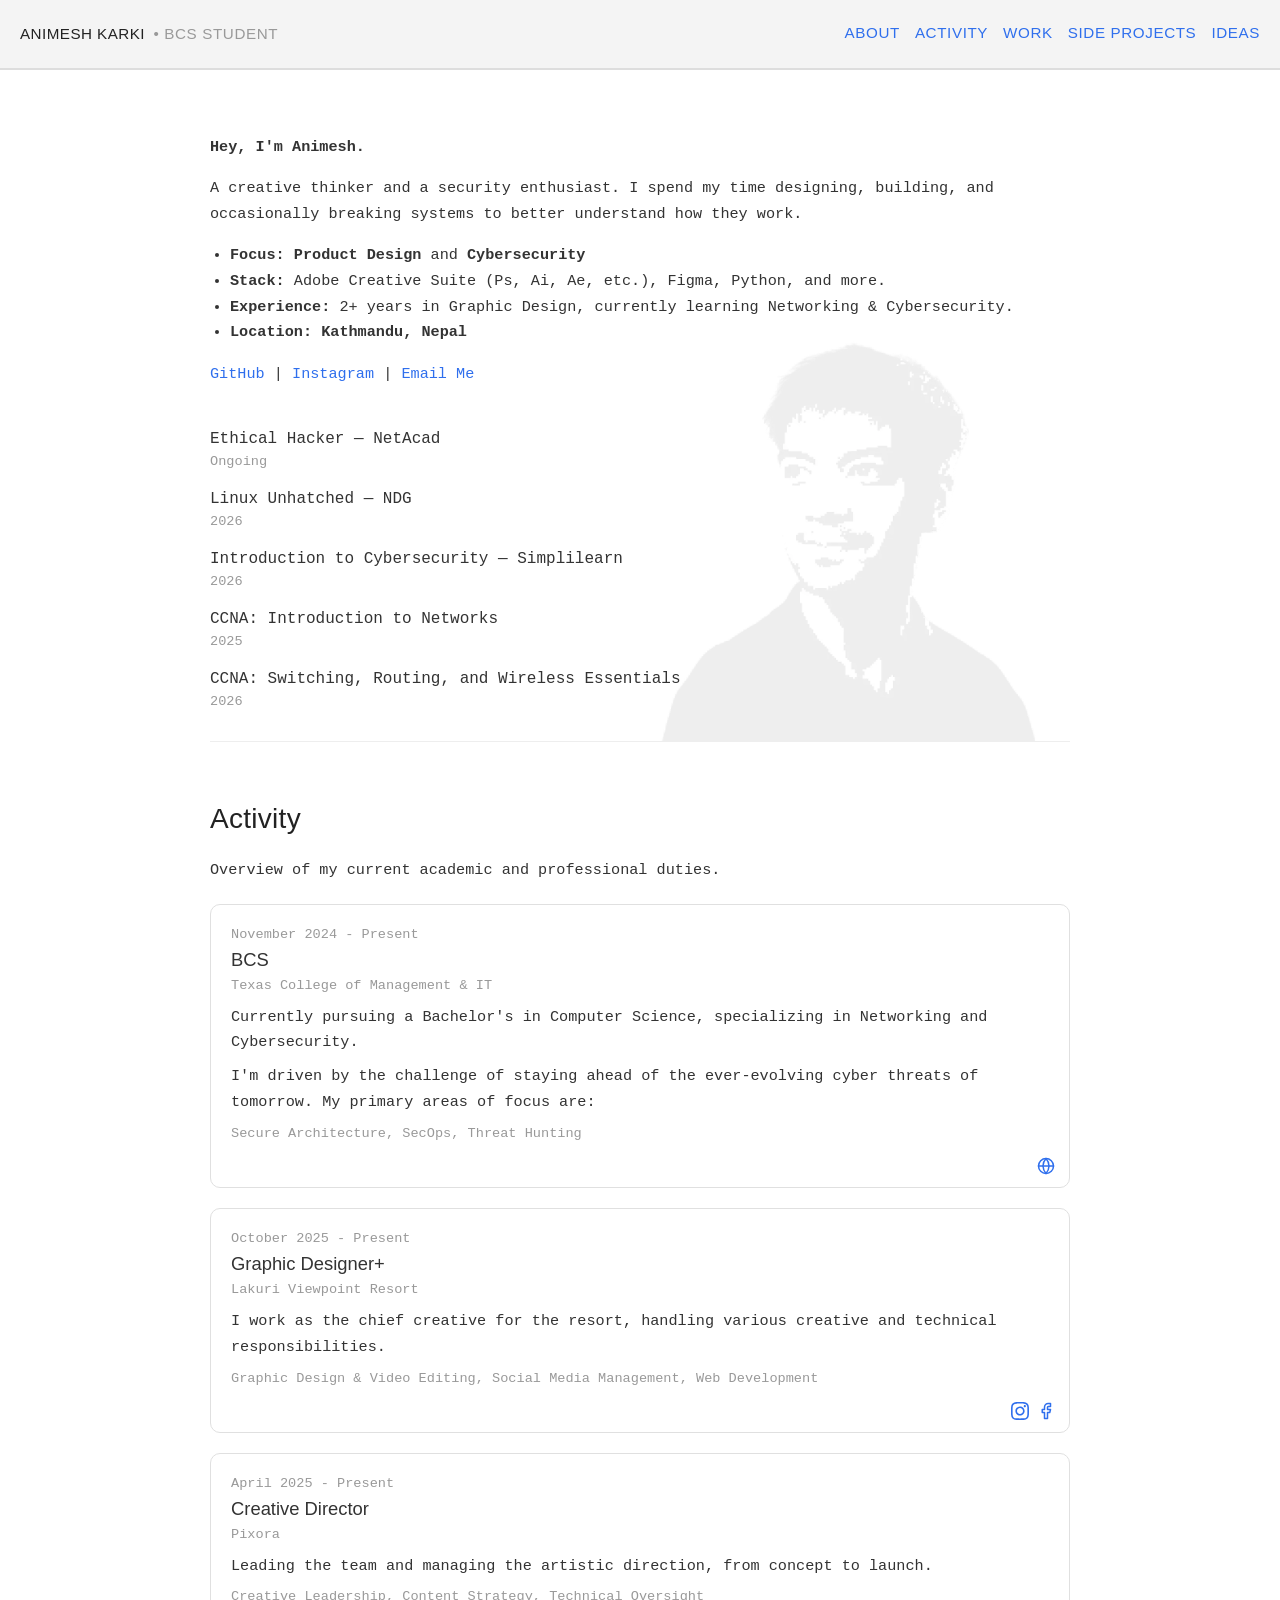
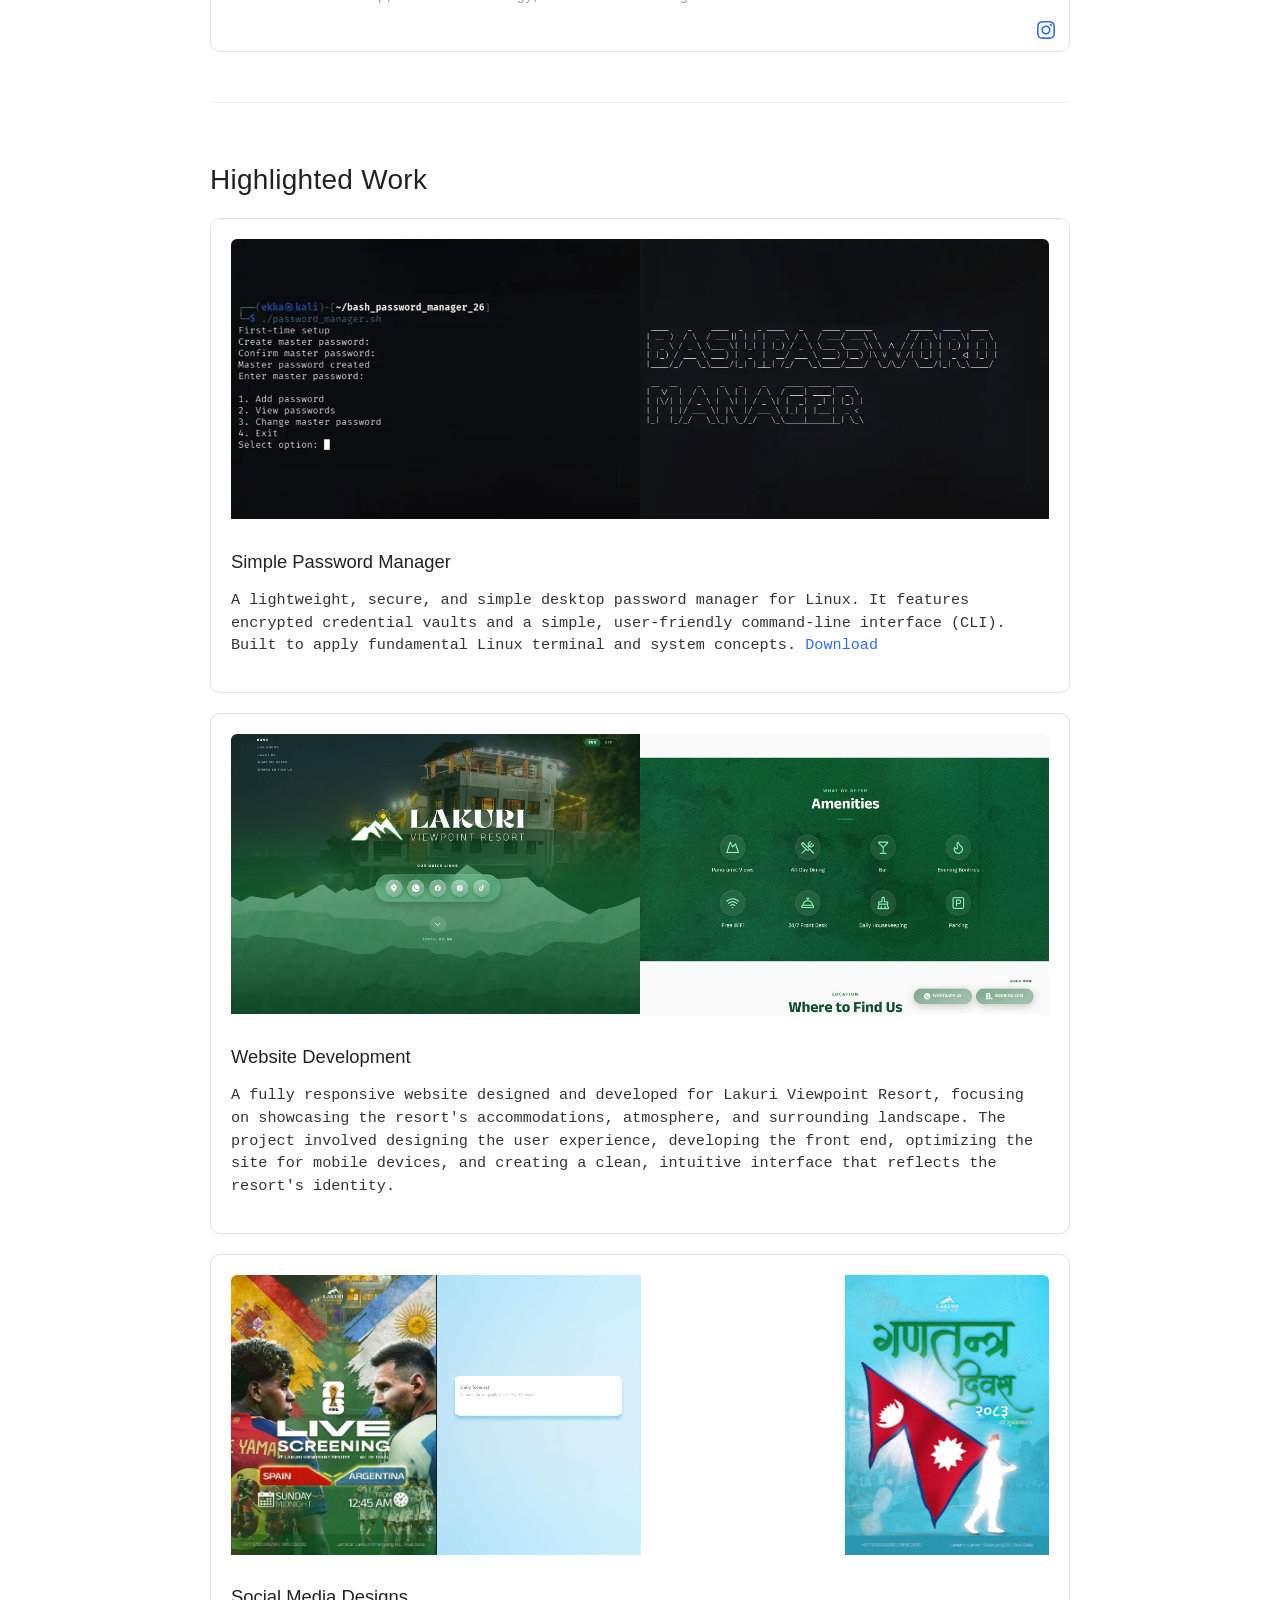
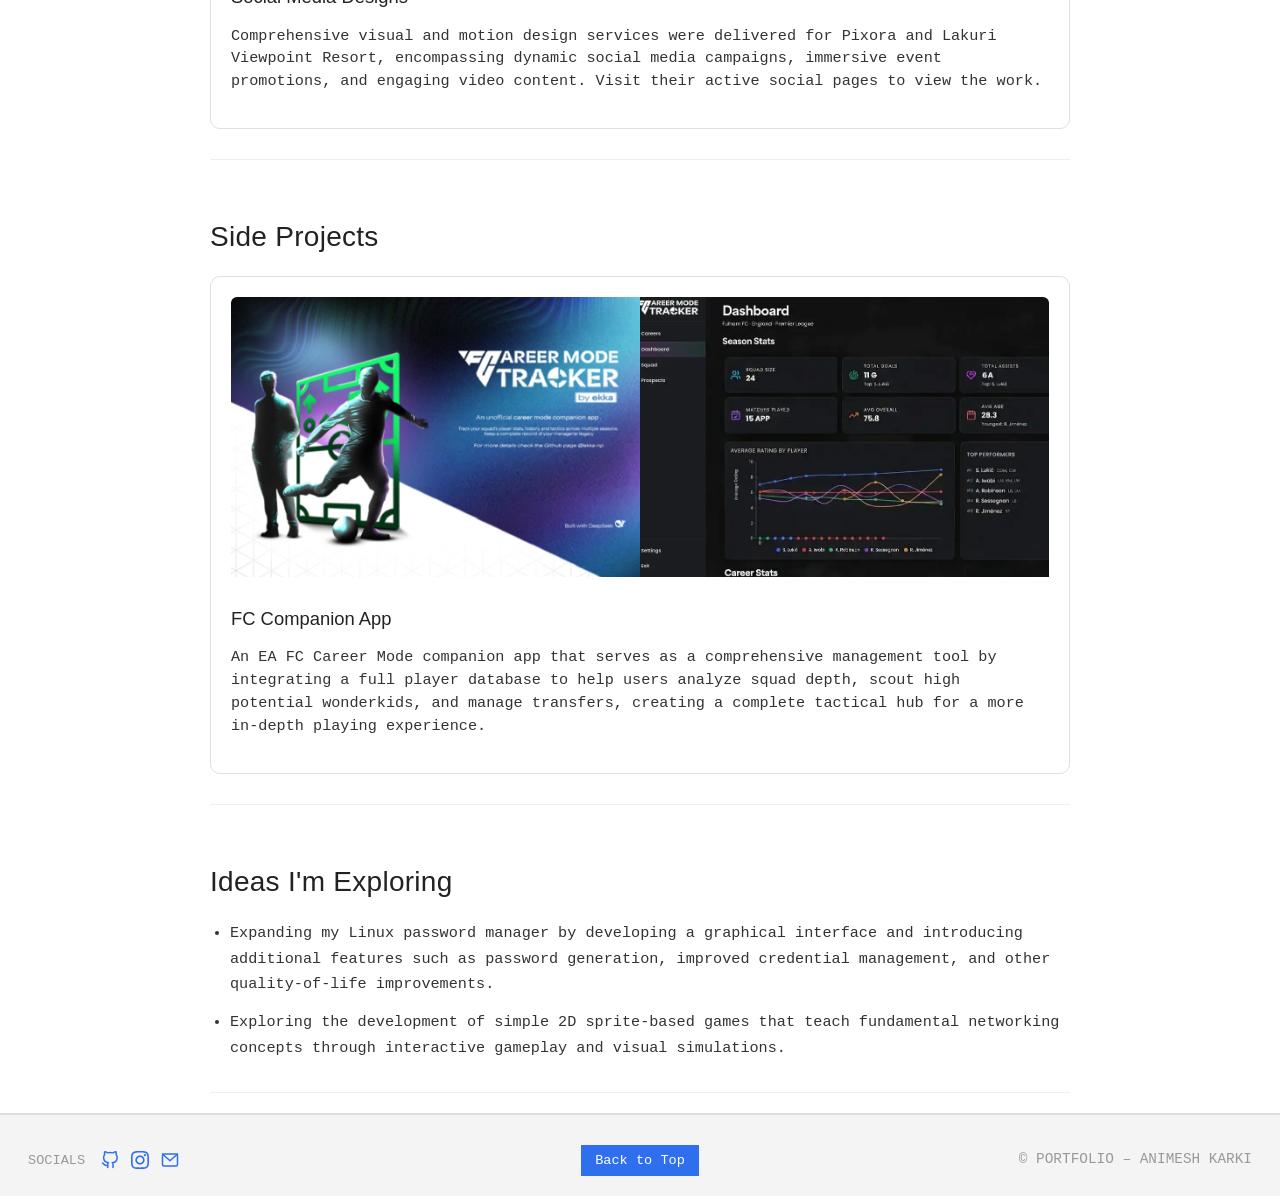
==== commit 621b64a8: "Add files via upload" ====
--- a/index.html
+++ b/index.html
@@ -26,14 +26,12 @@
 
     <!-- About Me Section -->
     <section id="about">
+      <img class="about-bg-portrait" src="assets/images/portrait.webp" alt="" aria-hidden="true">
       <div class="about-flex">
-        <div class="portrait-wrapper">
-          <img src="assets/images/portrait.webp" alt="Photo of Animesh Karki" class="portrait">
-          <img src="assets/images/shadow.webp" alt="" class="portrait-shadow" aria-hidden="true">
-        </div>
+        
         <div class="about-text">
           <p><span class="fw-medium">Hey, I'm Animesh.</span></p>
-          <p>A creative thinker with a growing interest in protecting our digital worlds. I spend my time designing, building, and occasionally breaking systems to better understand how they work.</p>
+          <p>A creative thinker and a security enthusiast. I spend my time designing, building, and occasionally breaking systems to better understand how they work.</p>
           <ul>
             <li><strong>Focus:</strong> <span class="fw-medium">Product Design</span> and <span class="fw-medium">Cybersecurity</span></li>
             <li><strong>Stack:</strong> Adobe Creative Suite (Ps, Ai, Ae, etc.), Figma, Python, and more.</li>
@@ -47,6 +45,28 @@
           </p>
         </div>
       </div>
+      <ul class="cert-list">
+        <li>
+          <span class="cert-name">Ethical Hacker — NetAcad</span>
+          <span class="meta meta-year">Ongoing</span>
+        </li>
+        <li>
+          <span class="cert-name">Linux Unhatched — NDG</span>
+          <span class="meta meta-year">2026</span>
+        </li>
+        <li>
+          <span class="cert-name">Introduction to Cybersecurity — Simplilearn</span>
+          <span class="meta meta-year">2026</span>
+        </li>
+        <li>
+          <span class="cert-name">CCNA: Introduction to Networks</span>
+          <span class="meta meta-year">2025</span>
+        </li>
+        <li>
+          <span class="cert-name">CCNA: Switching, Routing, and Wireless Essentials</span>
+          <span class="meta meta-year">2026</span>
+        </li>
+      </ul>
     </section>
 
     <!-- Activity Section -->
@@ -61,6 +81,15 @@
           <p>Currently pursuing a Bachelor's in Computer Science, specializing in Networking and Cybersecurity.</p>
           <p>I'm driven by the challenge of staying ahead of the ever-evolving cyber threats of tomorrow. My primary areas of focus are:</p>
           <span class="meta meta-skills">Secure Architecture, SecOps, Threat Hunting</span>
+          <div class="card-social">
+            <a href="https://texascollege.edu.np/" target="_blank" rel="noopener noreferrer" aria-label="Texas College Website">
+              <svg viewBox="0 0 24 24" xmlns="http://www.w3.org/2000/svg" style="fill:none;stroke:currentColor;stroke-width:2;stroke-linecap:round;stroke-linejoin:round">
+                <circle cx="12" cy="12" r="10"/>
+                <path d="M2 12h20"/>
+                <path d="M12 2a15.3 15.3 0 0 1 4 10 15.3 15.3 0 0 1-4 10 15.3 15.3 0 0 1-4-10 15.3 15.3 0 0 1 4-10z"/>
+              </svg>
+            </a>
+          </div>
         </li>
         <li>
           <span class="meta meta-date">October 2025 - Present</span>
@@ -75,8 +104,8 @@
               </svg>
             </a>
             <a href="https://www.facebook.com/lakuriviewpointresort/" target="_blank" rel="noopener" aria-label="Facebook">
-              <svg viewBox="0 0 24 24" xmlns="http://www.w3.org/2000/svg">
-                <path d="M24 12.073c0-6.627-5.373-12-12-12s-12 5.373-12 12c0 5.99 4.388 10.954 10.125 11.854v-8.385H7.078v-3.47h3.047V9.43c0-3.007 1.792-4.669 4.533-4.669 1.312 0 2.686.235 2.686.235v2.953H15.83c-1.491 0-1.956.925-1.956 1.874v2.25h3.328l-.532 3.47h-2.796v8.385C19.612 23.027 24 18.062 24 12.073z"/>
+              <svg viewBox="0 0 24 24" xmlns="http://www.w3.org/2000/svg" style="fill:none;stroke:currentColor;stroke-width:2;stroke-linecap:round;stroke-linejoin:round">
+                <path d="M18 2h-3a5 5 0 0 0-5 5v3H7v4h3v8h4v-8h3l1-4h-4V7a1 1 0 0 1 1-1h3z"/>
               </svg>
             </a>
           </div>
@@ -104,6 +133,24 @@
       <div class="project-grid">
 
         <div class="project-card">
+          <div class="thumbnail-grid thumbnail-grid--2">
+            <img src="assets/images/password_1.webp" alt="" loading="lazy">
+            <img src="assets/images/password_2.webp" alt="" loading="lazy">
+          </div>
+          <h3 class="card-title">Simple Password Manager</h3>
+           <p class="details-text">A lightweight, secure, and simple desktop password manager for Linux. It features encrypted credential vaults and a simple, user-friendly command-line interface (CLI). Built to apply fundamental Linux terminal and system concepts. <a href="https://github.com/ekka-np/bash-password-manager-26" target="_blank" rel="noopener noreferrer">Download</a></p>
+        </div>
+
+        <div class="project-card">
+          <div class="thumbnail-grid thumbnail-grid--2">
+            <img src="assets/images/lakuri_website_1.webp" alt="" loading="lazy">
+            <img src="assets/images/lakuri_website_2.webp" alt="" loading="lazy">
+          </div>
+          <h3 class="card-title">Website Development</h3>
+          <p class="details-text">A fully responsive website designed and developed for Lakuri Viewpoint Resort, focusing on showcasing the resort's accommodations, atmosphere, and surrounding landscape. The project involved designing the user experience, developing the front end, optimizing the site for mobile devices, and creating a clean, intuitive interface that reflects the resort's identity.</p>
+        </div>
+
+        <div class="project-card">
           <div class="thumbnail-grid">
             <img src="assets/images/final.webp" alt="" loading="lazy">
             <video src="assets/videos/AQI.webm" autoplay loop muted playsinline preload="auto"></video>
@@ -114,83 +161,56 @@
           <p class="details-text">Comprehensive visual and motion design services were delivered for Pixora and Lakuri Viewpoint Resort, encompassing dynamic social media campaigns, immersive event promotions, and engaging video content. Visit their active social pages to view the work.</p>
         </div>
 
-        <div class="project-card">
-          <div class="thumbnail-grid thumbnail-grid--2">
-            <img src="assets/images/password_1.webp" alt="" loading="lazy">
-            <img src="assets/images/password_2.webp" alt="" loading="lazy">
-          </div>
-          <h3 class="card-title">Simple Password Manager</h3>
-           <p class="details-text">A lightweight, secure, and simple desktop password manager for Linux. It features encrypted credential vaults and a simple, user-friendly command-line interface (CLI). Built to apply fundamental Linux terminal and system concepts. <a href="https://github.com/ekka-np/bash-password-manager-26" target="_blank" rel="noopener noreferrer">Download</a></p>
-        </div>
-
-        <div class="project-card">
-          <div class="thumbnail-grid thumbnail-grid--2">
-            <img src="assets/images/lakuri_website_1.webp" alt="" loading="lazy">
-            <img src="assets/images/lakuri_website_2.webp" alt="" loading="lazy">
-          </div>
-          <h3 class="card-title">Website Development</h3>
-          <p class="details-text">A fully responsive website designed and developed for Lakuri Viewpoint Resort, focusing on showcasing the resort's accommodations, atmosphere, and surrounding landscape. The project involved designing the user experience, developing the front end, optimizing the site for mobile devices, and creating a clean, intuitive interface that reflects the resort's identity.</p>
-        </div>
-
       </div>
     </section>
 
     <!-- Side Projects Section -->
     <section id="projects">
       <h2>Side Projects</h2>
-      <ul class="side-project-list">
-        <li>
-          <img src="assets/images/colorables.svg" alt="Colorables logo">
-          <div>
-            <h3>Colorables</h3>
-            <p>Free printable coloring pages for kids and adults. <a href="#">colorabl.es</a></p>
-          </div>
-        </li>
-        <li>
-          <img src="assets/images/flowmingo.svg" alt="Flowmingo logo">
-          <div>
-            <h3>Flowmingo</h3>
-            <p>Webflow templates and tutorials. <a href="#">flowmingo.co</a></p>
-          </div>
-        </li>
-        <li>
-          <img src="assets/images/happy_hues.svg" alt="Happy Hues logo">
-          <div>
-            <h3>Happy Hues</h3>
-            <p>Color palettes shown on real website examples. <a href="#">happyhues.co</a></p>
-          </div>
-        </li>
-        <li>
-          <img src="assets/images/hatch.svg" alt="Hatch logo">
-          <div>
-            <h3>Hatch</h3>
-            <p>A small utility framework for Webflow. <a href="#">hatch-framework.webflow.io</a></p>
-          </div>
-        </li>
-        <li>
-          <img src="assets/images/super_mega_pack.svg" alt="Super Mega Pack logo">
-          <div>
-            <h3>Super Mega Pack</h3>
-            <p>A Notion pack of Webflow resources. <a href="#">supermegapack.co</a></p>
-          </div>
-        </li>
-      </ul>
+      <div class="project-grid">
+        <div class="project-card">
+          <div class="thumbnail-grid thumbnail-grid--2">
+            <img src="assets/images/cm_tracker_1.webp" alt="" loading="lazy">
+            <img src="assets/images/cm_tracker_2.webp" alt="" loading="lazy">
+          </div>
+          <h3 class="card-title">FC Companion App</h3>
+          <p class="details-text">An EA FC Career Mode companion app that serves as a comprehensive management tool by integrating a full player database to help users analyze squad depth, scout high potential wonderkids, and manage transfers, creating a complete tactical hub for a more in-depth playing experience.</p>
+        </div>
+      </div>
     </section>
 
     <!-- Ideas Section -->
     <section id="ideas">
       <h2>Ideas I'm Exploring</h2>
       <ul class="ideas-list">
-        <li>A link-in-bio page with widgets you can resize and recolor.</li>
-        <li>A todo list app where important tasks "yell" at you visually.</li>
-        <li>A color palette site that shows palettes on real website templates.</li>
+        <li>Expanding my Linux password manager by developing a graphical interface and introducing additional features such as password generation, improved credential management, and other quality-of-life improvements.</li>
+        <li>Exploring the development of simple 2D sprite-based games that teach fundamental networking concepts through interactive gameplay and visual simulations.</li>
       </ul>
     </section>
 
   </main>
 
   <footer>
-    <p>&copy; <span id="current-year"></span> Animesh Karki. Made with HTML, CSS and JavaScript.</p>
+    <div class="footer-social">
+      <span class="footer-social-label">SOCIALS</span>
+      <a href="https://github.com/ekka-np" target="_blank" rel="noopener noreferrer" aria-label="GitHub">
+        <svg viewBox="0 0 24 24" xmlns="http://www.w3.org/2000/svg" style="fill:none;stroke:currentColor;stroke-width:2;stroke-linecap:round;stroke-linejoin:round">
+          <path d="M9 19c-5 1.5-5-2.5-7-3m14 6v-3.87a3.37 3.37 0 0 0-.94-2.61c3.14-.35 6.44-1.54 6.44-7A5.44 5.44 0 0 0 20 4.77 5.07 5.07 0 0 0 19.91 1S18.73.65 16 2.48a13.38 13.38 0 0 0-7 0C6.27.65 5.09 1 5.09 1A5.07 5.07 0 0 0 5 4.77a5.44 5.44 0 0 0-1.5 3.78c0 5.42 3.3 6.61 6.44 7A3.37 3.37 0 0 0 9 18.13V22"/>
+        </svg>
+      </a>
+      <a href="https://www.instagram.com/animeshkarki_" target="_blank" rel="noopener noreferrer" aria-label="Instagram">
+        <svg viewBox="0 0 24 24" xmlns="http://www.w3.org/2000/svg">
+          <path d="M12 2.163c3.204 0 3.584.012 4.85.07 3.252.148 4.771 1.691 4.919 4.919.058 1.265.069 1.645.069 4.849 0 3.205-.012 3.584-.069 4.849-.149 3.225-1.664 4.771-4.919 4.919-1.266.058-1.644.07-4.85.07-3.204 0-3.584-.012-4.849-.07-3.26-.149-4.771-1.699-4.919-4.92-.058-1.265-.07-1.644-.07-4.849 0-3.204.013-3.583.07-4.849.149-3.227 1.664-4.771 4.919-4.919 1.266-.057 1.645-.069 4.849-.069zm0-2.163c-3.259 0-3.667.014-4.947.072-4.358.2-6.78 2.618-6.98 6.98-.059 1.281-.073 1.689-.073 4.948 0 3.259.014 3.668.072 4.948.2 4.358 2.618 6.78 6.98 6.98 1.281.058 1.689.072 4.948.072 3.259 0 3.668-.014 4.948-.072 4.354-.2 6.782-2.618 6.979-6.98.059-1.28.073-1.689.073-4.948 0-3.259-.014-3.667-.072-4.947-.196-4.354-2.617-6.78-6.979-6.98-1.281-.059-1.69-.073-4.949-.073zm0 5.838c-3.403 0-6.162 2.759-6.162 6.162s2.759 6.163 6.162 6.163 6.162-2.759 6.162-6.163c0-3.403-2.759-6.162-6.162-6.162zm0 10.162c-2.209 0-4-1.79-4-4 0-2.209 1.791-4 4-4s4 1.791 4 4c0 2.21-1.791 4-4 4zm6.406-11.845c-.796 0-1.441.645-1.441 1.44s.645 1.44 1.441 1.44c.795 0 1.439-.645 1.439-1.44s-.644-1.44-1.439-1.44z"/>
+        </svg>
+      </a>
+      <a href="mailto:animeshbabukarki@gmail.com" aria-label="Email">
+        <svg viewBox="0 0 24 24" xmlns="http://www.w3.org/2000/svg" style="fill:none;stroke:currentColor;stroke-width:2;stroke-linecap:round;stroke-linejoin:round">
+          <rect x="2" y="4" width="20" height="16" rx="2"/>
+          <path d="M22 4L12 13 2 4"/>
+        </svg>
+      </a>
+    </div>
+    <p class="footer-copyright">&copy; PORTFOLIO &ndash; ANIMESH KARKI</p>
     <button id="back-to-top-btn">Back to Top</button>
   </footer>
 
--- a/styles.css
+++ b/styles.css
@@ -166,6 +166,11 @@
 }
 
 /* About section */
+#about {
+  position: relative;
+  overflow: hidden;
+}
+
 .about-flex {
   display: flex;
   flex-wrap: wrap;
@@ -173,43 +178,17 @@
   align-items: flex-start;
 }
 
-.portrait-wrapper {
-  position: relative;
-  display: flex;
-  flex-direction: column;
-  align-items: center;
-}
-
-.portrait {
-  position: relative;
-  z-index: 2;
-
-  /* --- Frame size --- */
-  width: 300px;
-  aspect-ratio: 1;
-
-  /* --- Image crop --- */
-  object-fit: cover;
-
-  /* --- Image alignment --- */
-  object-position: center 15%;
-
-  /* --- Image scale --- */
-  transform: scale(0.95);
-
-  border-radius: 50%;
-  border: 3px solid #dddddd;
-}
-
-.portrait-shadow {
+.about-bg-portrait {
   position: absolute;
-  z-index: 1;
-  top: 240px;
-  left: 50%;
-  transform: translateX(-50%);
-  width: 80%;
+  bottom: 0;
+  right: 20px;
+  width: 400px;
   opacity: 0.35;
+  object-fit: contain;
   pointer-events: none;
+  user-select: none;
+  -webkit-user-select: none;
+  z-index: -1;
 }
 
 .about-text {
@@ -253,10 +232,6 @@
   color: #2f6fed;
 }
 
-.card-social a:hover {
-  color: #2f6fed;
-}
-
 .card-social svg {
   width: 18px;
   height: 18px;
@@ -315,57 +290,104 @@
   line-height: 1.5;
 }
 
-/* Side projects section */
-.side-project-list {
+/* Certifications list */
+#about h3 {
+  margin: 32px 0 8px;
+  font-size: 1.15rem;
+  font-weight: 400;
+}
+
+.cert-list {
   list-style: none;
   padding: 0;
-  margin: 0;
-}
-
-.side-project-list li {
-  display: flex;
-  align-items: center;
-  gap: 15px;
-  margin-bottom: 20px;
-  padding-bottom: 15px;
-  border-bottom: 1px solid #eeeeee;
-}
-
-.side-project-list img {
-  width: 50px;
-  height: 50px;
-}
-
-.side-project-list h3 {
-  margin: 0 0 5px 0;
-}
-
-.side-project-list p {
-  margin: 0;
+  margin: 24px 0 0;
+}
+
+.cert-list li {
+  margin-bottom: 16px;
+}
+
+.cert-list li:last-child {
+  margin-bottom: 0;
+}
+
+.cert-name {
+  font-family: 'Geist Mono', monospace;
+  font-weight: 300;
+  font-size: 1rem;
+  display: block;
+  line-height: 1.5;
+  color: #333333;
+}
+
+.meta-year {
+  display: block;
+  margin-top: 1px;
 }
 
 /* Ideas section */
 .ideas-list {
   padding-left: 20px;
+  margin: 0;
 }
 
 .ideas-list li {
-  margin-bottom: 10px;
+  margin-bottom: 12px;
+}
+
+.ideas-list li:last-child {
+  margin-bottom: 0;
 }
 
 /* Footer */
 footer {
+  position: relative;
   text-align: center;
   padding: 20px;
   background-color: #f4f4f4;
   border-top: 2px solid #dddddd;
+}
+
+.footer-copyright {
+  position: absolute;
+  bottom: 24px;
+  right: 28px;
+  margin: 0;
+  color: #999999;
   font-size: 0.9rem;
+}
+
+.footer-social {
+  position: absolute;
+  bottom: 24px;
+  left: 28px;
+  display: flex;
+  gap: 12px;
+  align-items: center;
+}
+
+.footer-social-label {
+  font-size: 0.85rem;
+  color: #999999;
+  margin-right: 4px;
+}
+
+.footer-social a {
+  display: flex;
+  align-items: center;
+  color: #2f6fed;
+}
+
+.footer-social svg {
+  width: 18px;
+  height: 18px;
+  fill: currentColor;
 }
 
 #back-to-top-btn {
   margin-top: 10px;
   padding: 8px 14px;
-  background-color: #333333;
+  background-color: #2f6fed;
   color: #ffffff;
   border: none;
   cursor: pointer;
@@ -375,7 +397,7 @@
 }
 
 #back-to-top-btn:hover {
-  background-color: #555555;
+  background-color: #1a4fc4;
 }
 
 /* Simple media query for smaller screens */
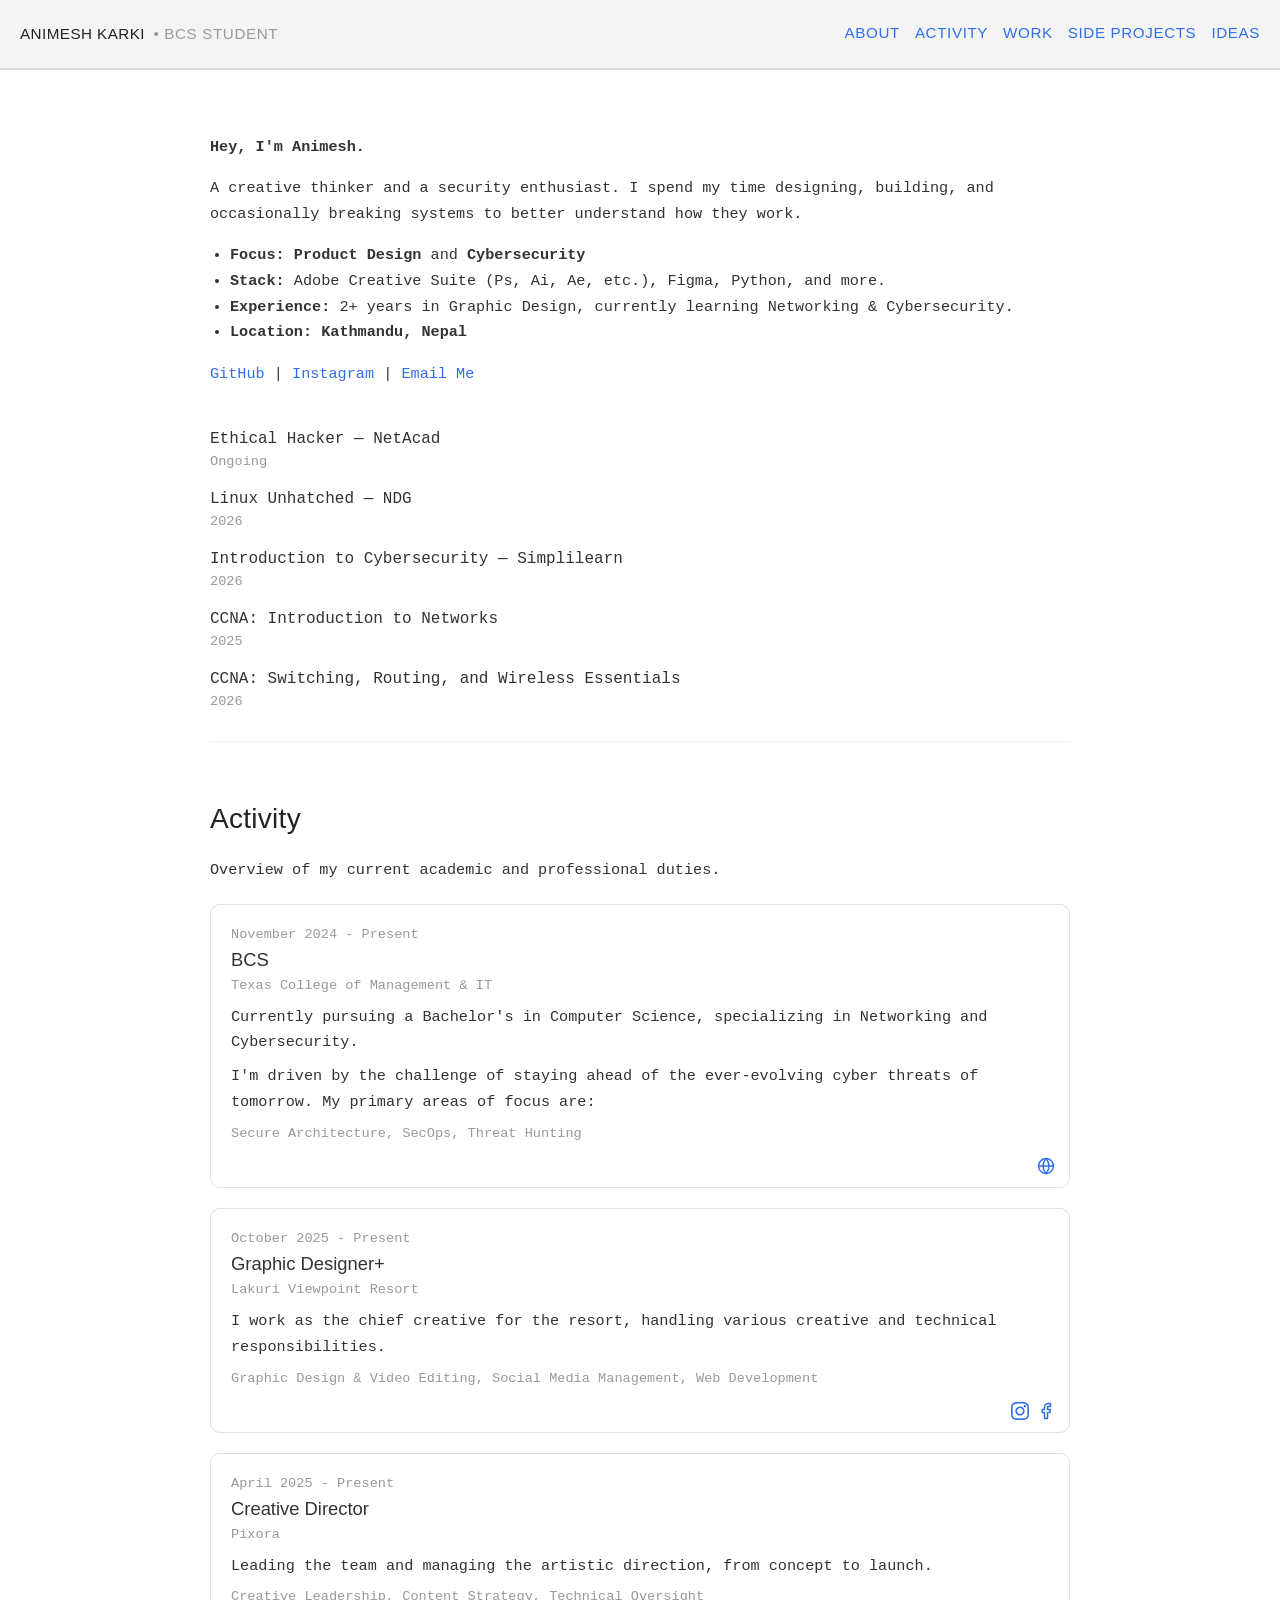
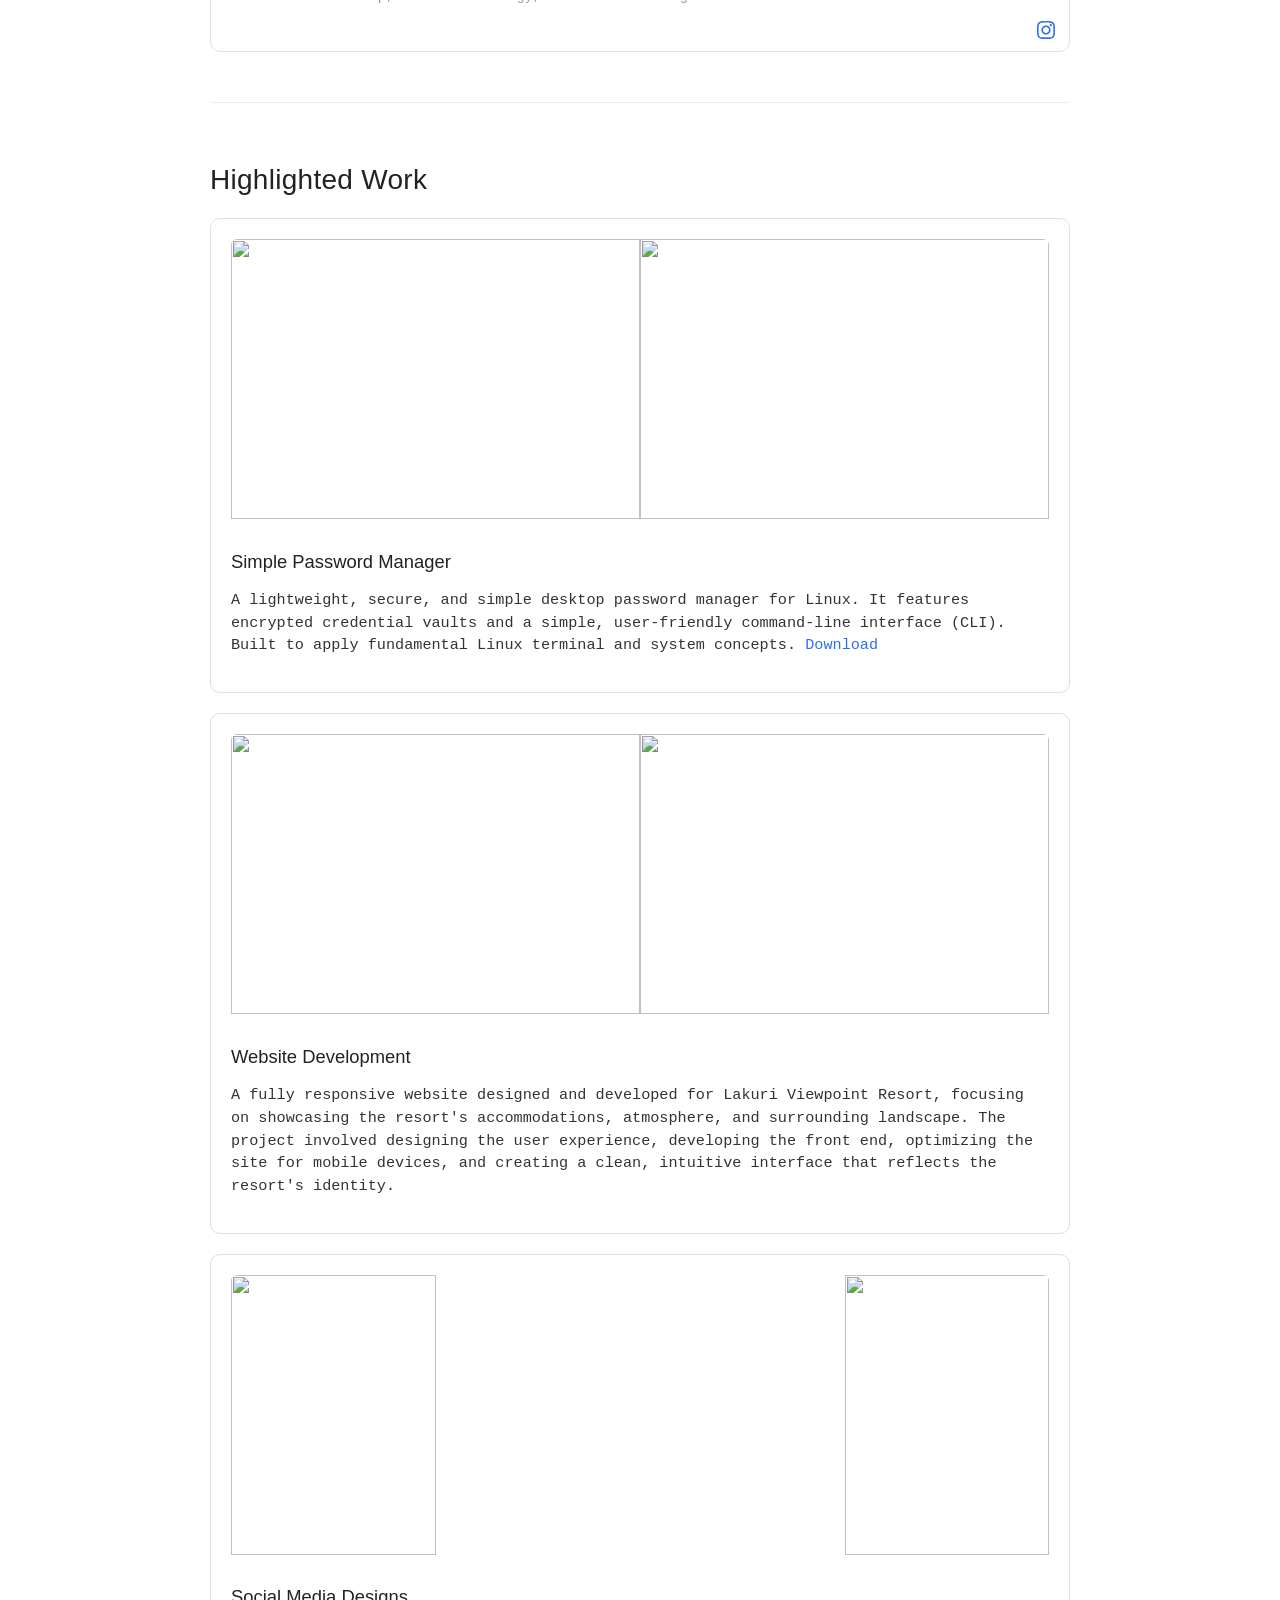
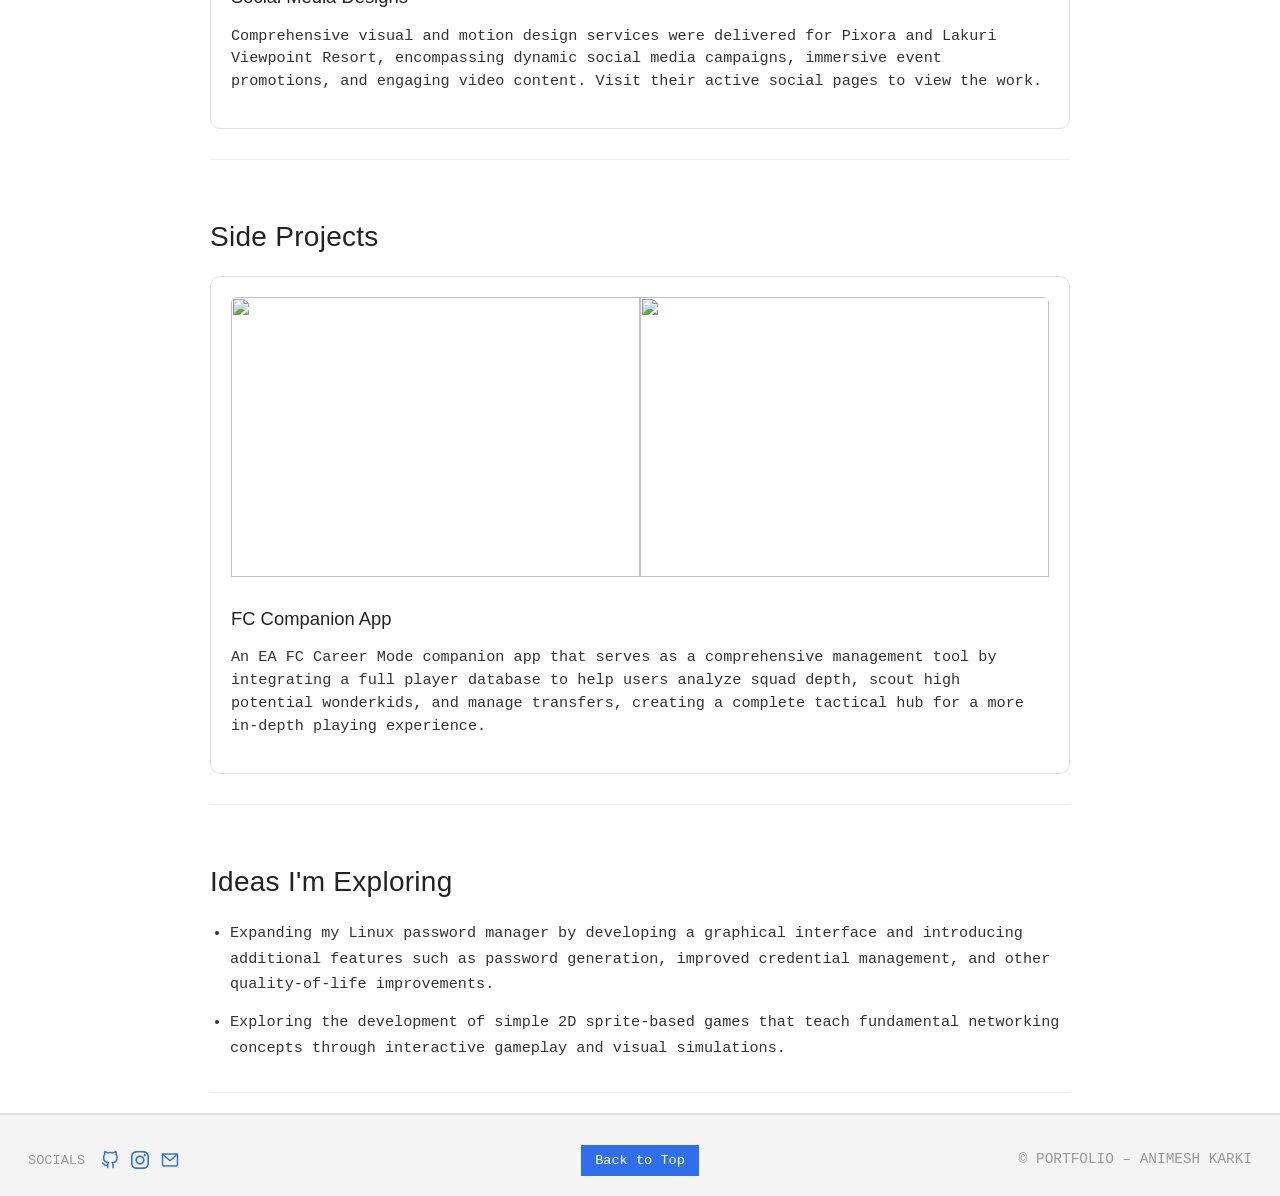
==== commit e73e95d7: "Add files via upload" ====
--- a/index.html
+++ b/index.html
@@ -12,7 +12,14 @@
   <header>
     <h1>ANIMESH KARKI<span class="header-descriptor"> • BCS STUDENT</span></h1>
     <nav>
-      <ul class="nav-list">
+      <button class="hamburger" id="hamburger-btn" aria-label="Open navigation menu" aria-expanded="false" aria-controls="nav-list">
+        <svg viewBox="0 0 24 24" xmlns="http://www.w3.org/2000/svg" style="fill:none;stroke:currentColor;stroke-width:2;stroke-linecap:round;stroke-linejoin:round">
+          <line x1="3" y1="6" x2="21" y2="6"/>
+          <line x1="3" y1="12" x2="21" y2="12"/>
+          <line x1="3" y1="18" x2="21" y2="18"/>
+        </svg>
+      </button>
+      <ul class="nav-list" id="nav-list">
         <li><a href="#about">About</a></li>
         <li><a href="#career">Activity</a></li>
         <li><a href="#work">Work</a></li>
--- a/styles.css
+++ b/styles.css
@@ -151,6 +151,35 @@
   font-size: 0.95rem;
   letter-spacing: 0.04em;
   text-transform: uppercase;
+}
+
+.hamburger {
+  display: none;
+  background: none;
+  border: none;
+  cursor: pointer;
+  padding: 12px;
+  margin: 0;
+  width: 48px;
+  height: 48px;
+  align-items: center;
+  justify-content: center;
+  color: #333333;
+  transition: opacity 0.15s ease;
+}
+
+.hamburger:hover {
+  opacity: 0.6;
+}
+
+.hamburger[aria-expanded="true"] {
+  color: #2f6fed;
+}
+
+.hamburger svg {
+  width: 22px;
+  height: 22px;
+  display: block;
 }
 
 /* Main content spacing */
@@ -402,15 +431,85 @@
 
 /* Simple media query for smaller screens */
 @media (max-width: 600px) {
+  header {
+    position: relative;
+  }
+
+  .hamburger {
+    display: flex;
+  }
+
+  #about {
+    display: flex;
+    flex-direction: column;
+    padding-bottom: 0;
+  }
+
   .about-flex {
     flex-direction: column;
-    align-items: center;
-    text-align: center;
+    align-items: flex-start;
+    text-align: left;
+    order: 0;
+  }
+
+  .cert-list {
+    order: 1;
+  }
+
+  .about-bg-portrait {
+    position: relative;
+    bottom: auto;
+    right: auto;
+    width: 400px;
+    max-width: 100%;
+    z-index: auto;
+    order: 2;
+    margin-top: 24px;
+    float: none;
   }
 
   .nav-list {
+    position: absolute;
+    top: 100%;
+    right: 20px;
+    display: flex;
     flex-direction: column;
-    gap: 8px;
+    gap: 0;
+    background-color: #f4f4f4;
+    border: 1px solid #dddddd;
+    border-radius: 10px;
+    padding: 8px 0;
+    min-width: 220px;
+    box-shadow: 0 4px 12px rgba(0, 0, 0, 0.08);
+    opacity: 0;
+    visibility: hidden;
+    transform: translateY(-8px);
+    transition: opacity 0.2s ease, transform 0.2s ease, visibility 0.2s ease;
+    pointer-events: none;
+    z-index: 100;
+  }
+
+  .nav-list.open {
+    opacity: 1;
+    visibility: visible;
+    transform: translateY(0);
+    pointer-events: auto;
+  }
+
+  .nav-list li {
+    width: 100%;
+  }
+
+  .nav-list a {
+    display: block;
+    padding: 12px 20px;
+    text-align: left;
+    white-space: nowrap;
+  }
+
+  .nav-list a:hover {
+    background-color: #e8e8e8;
+    text-decoration: none;
   }
 }
 
